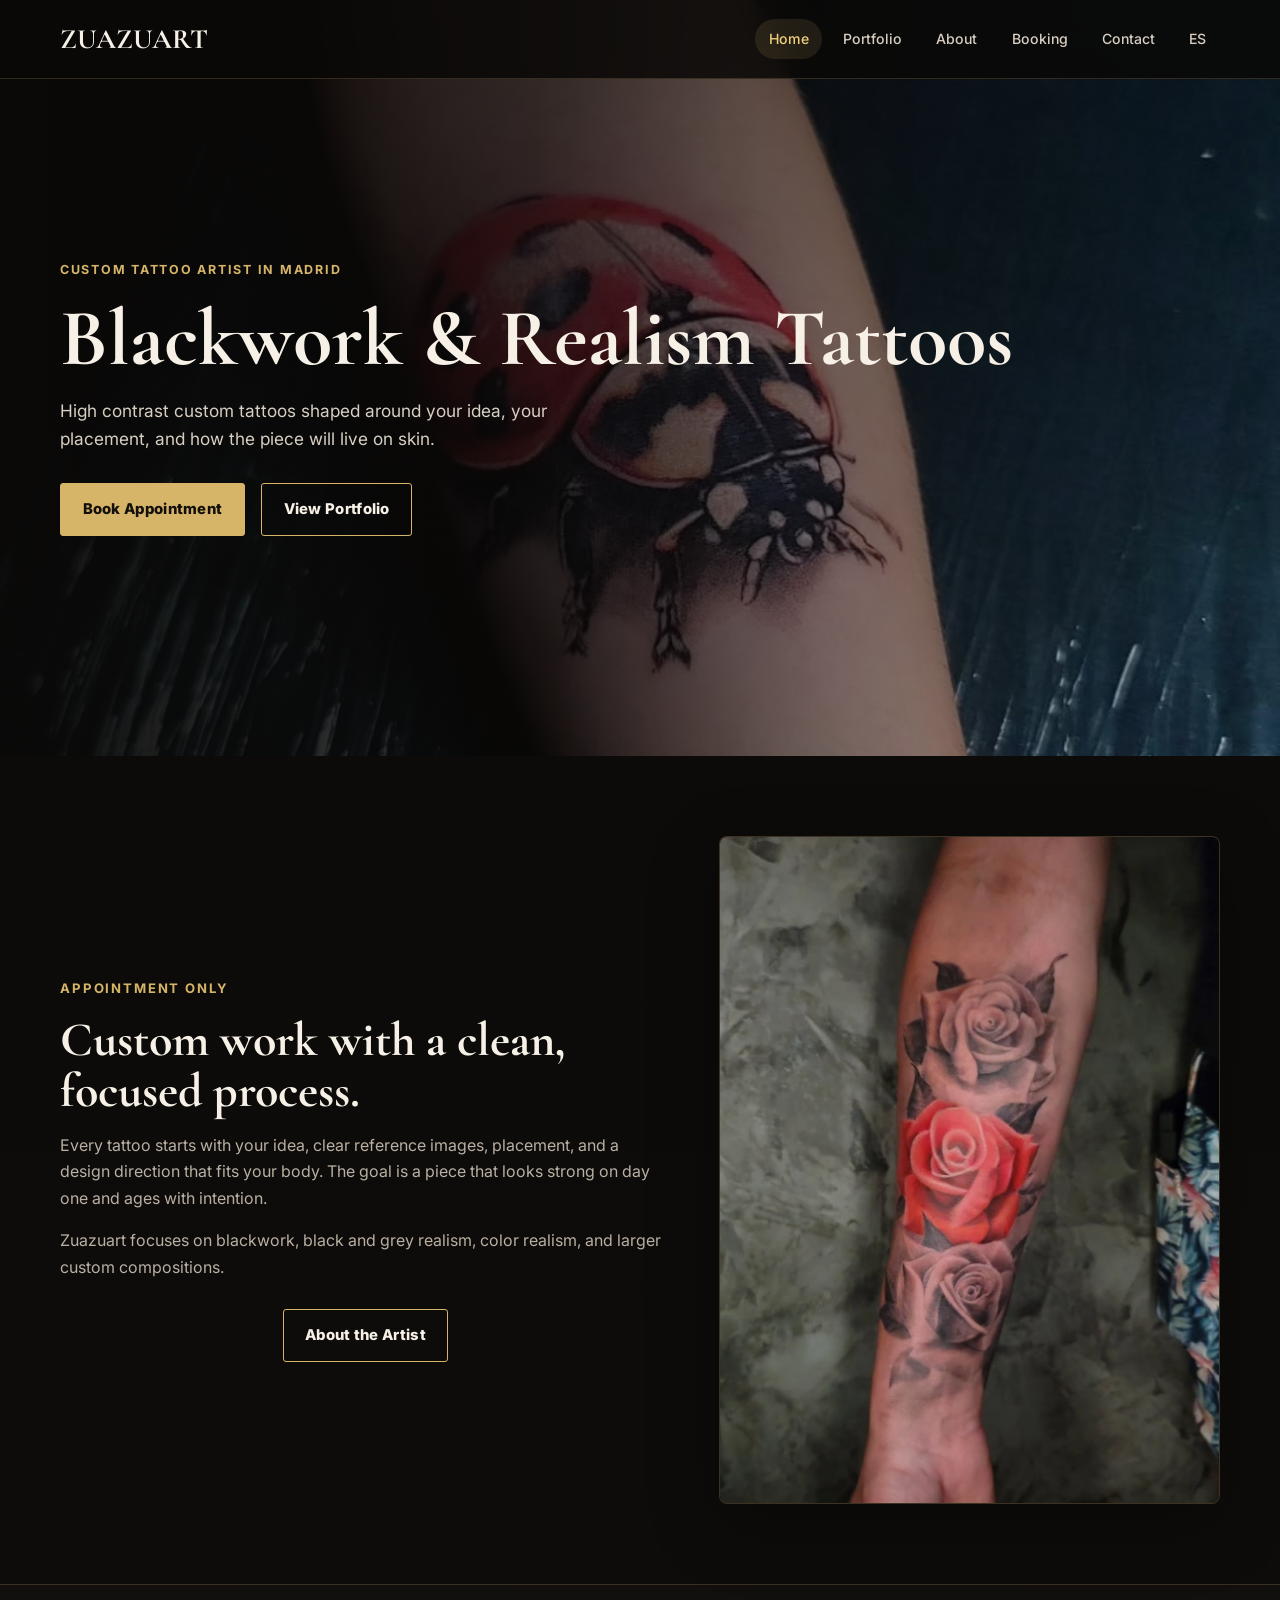
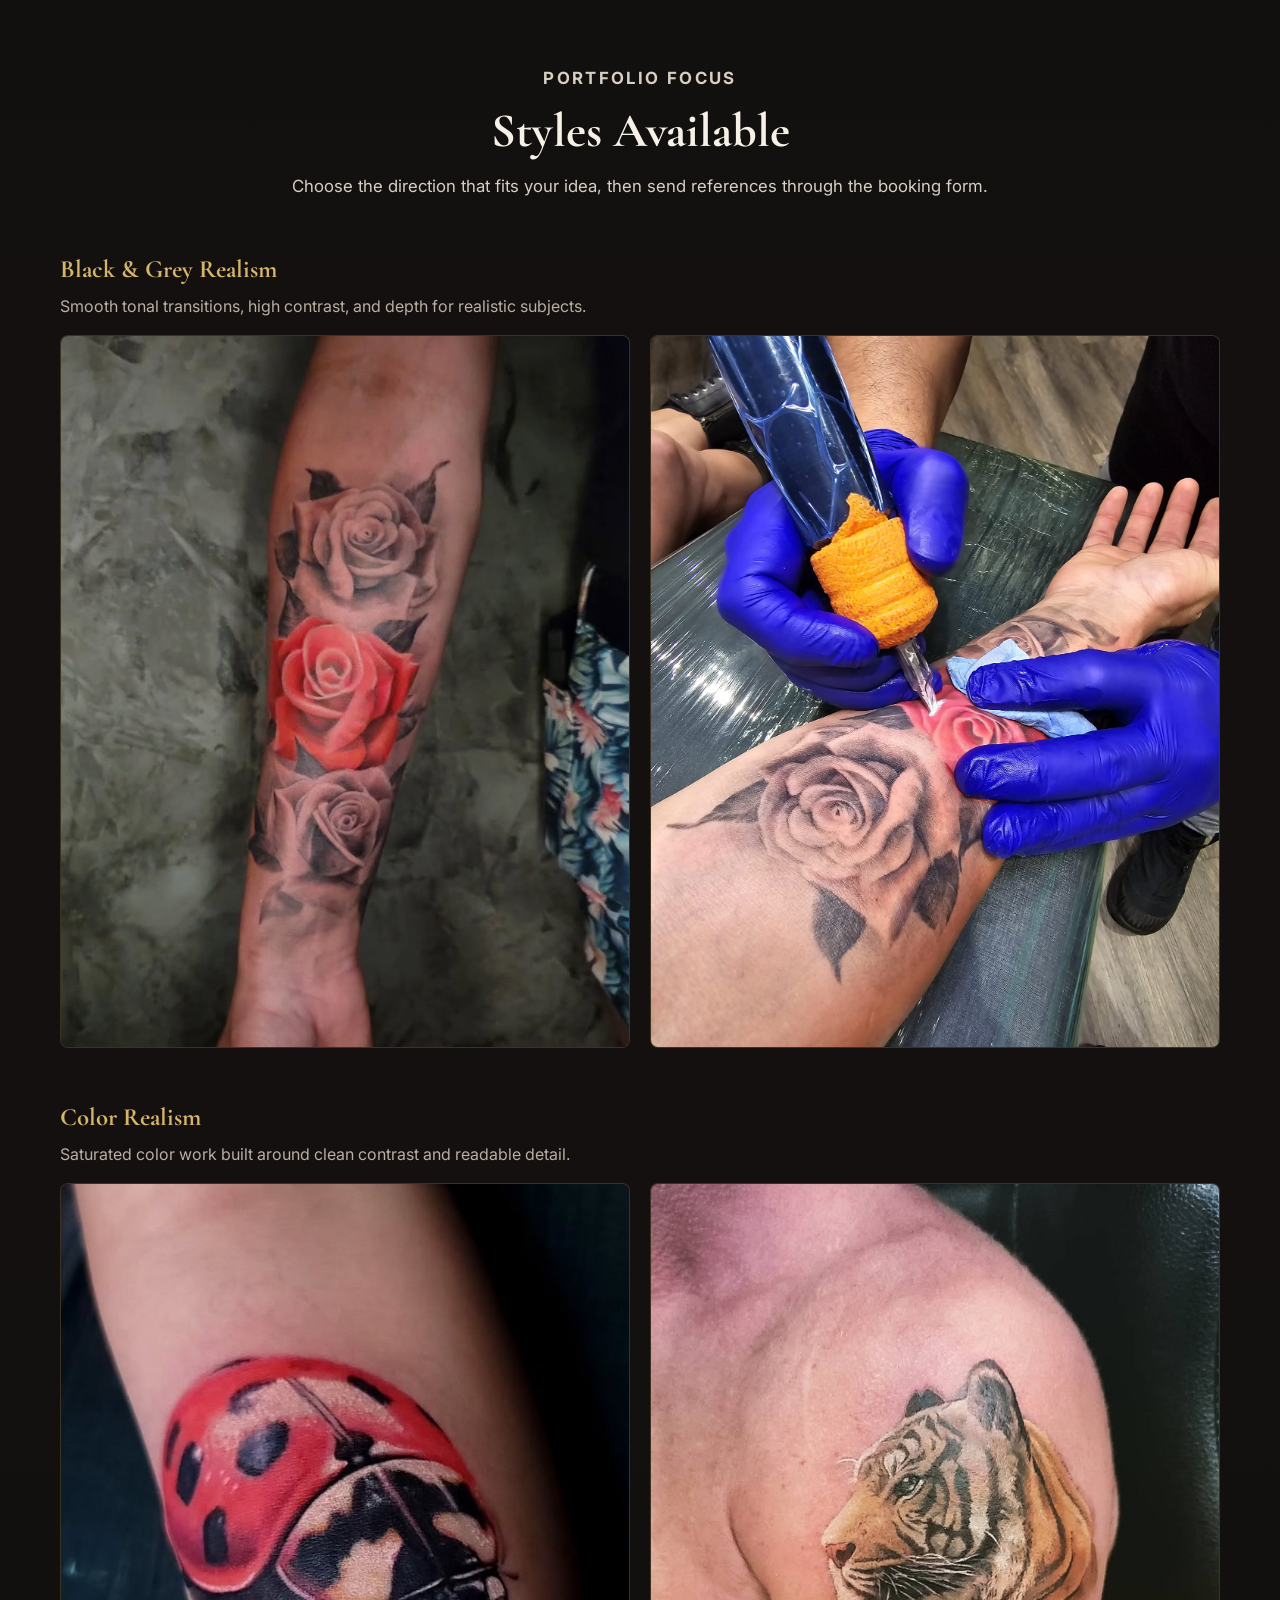
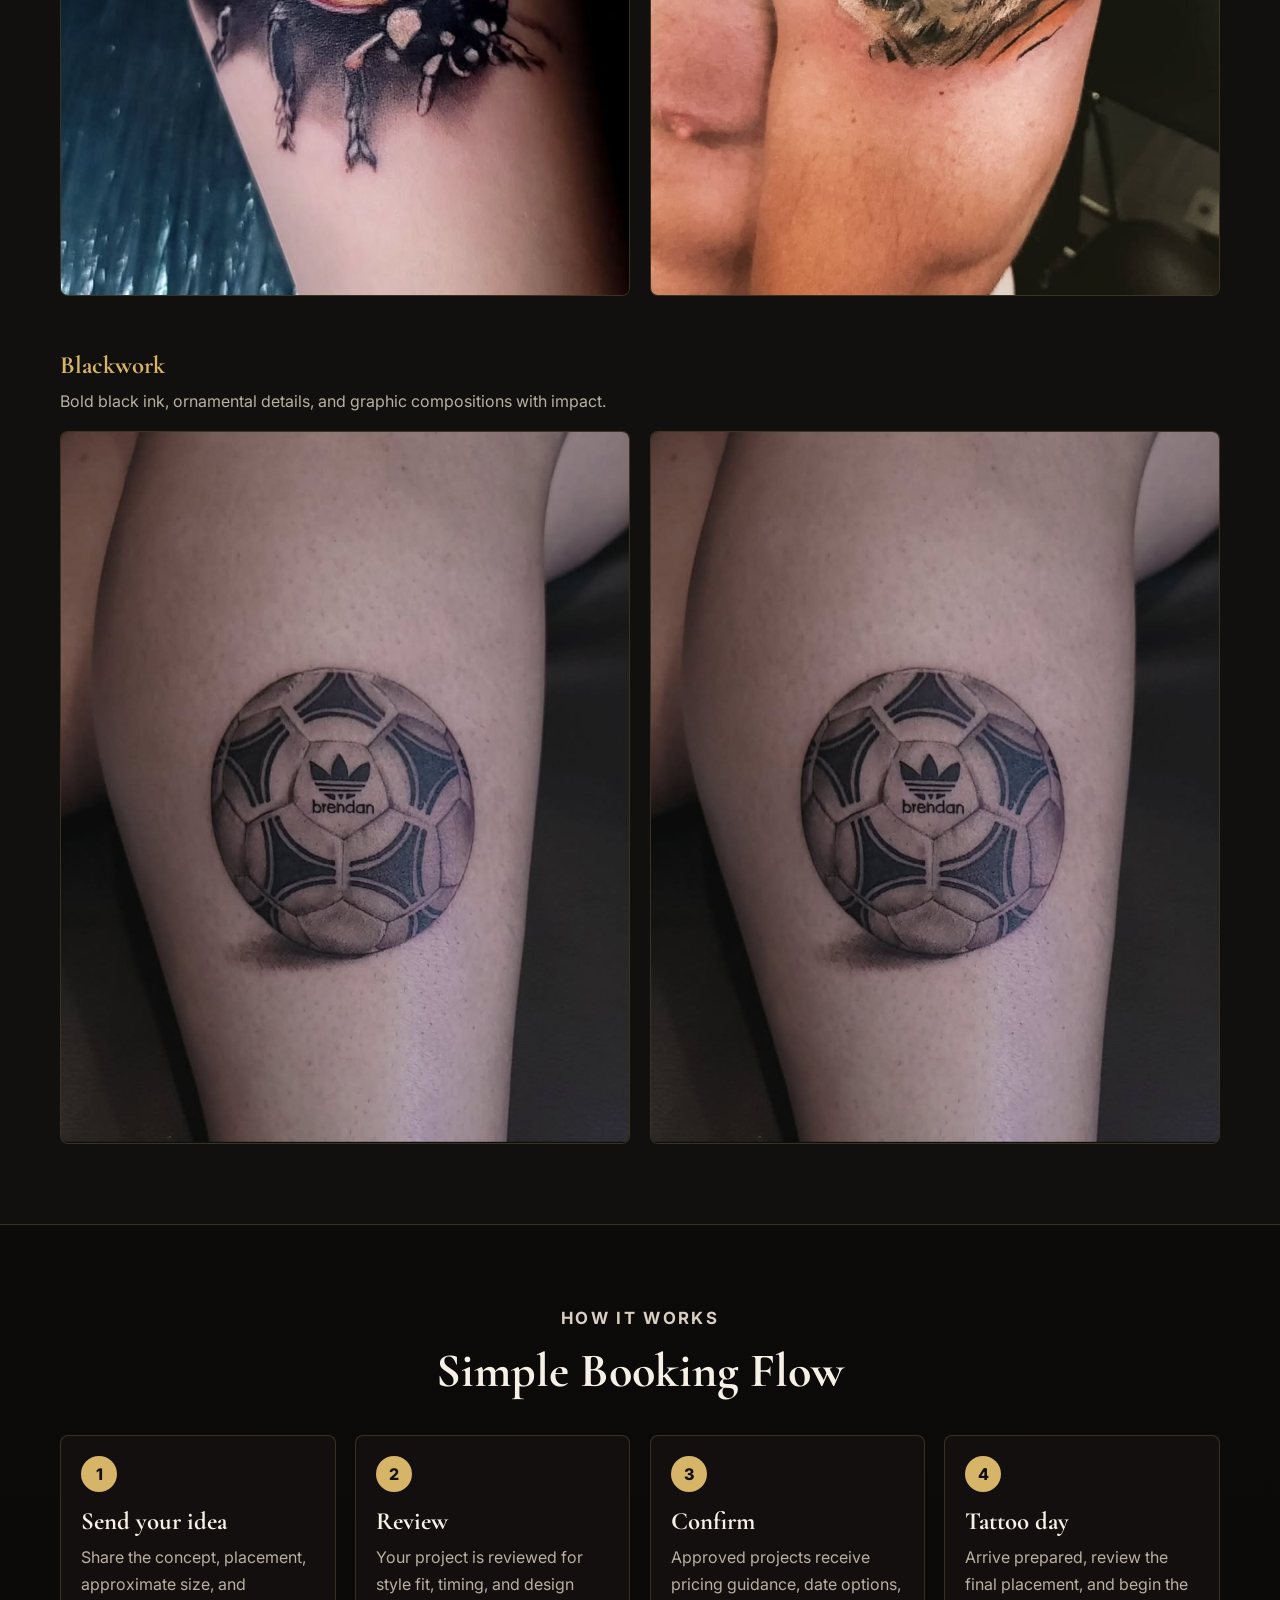
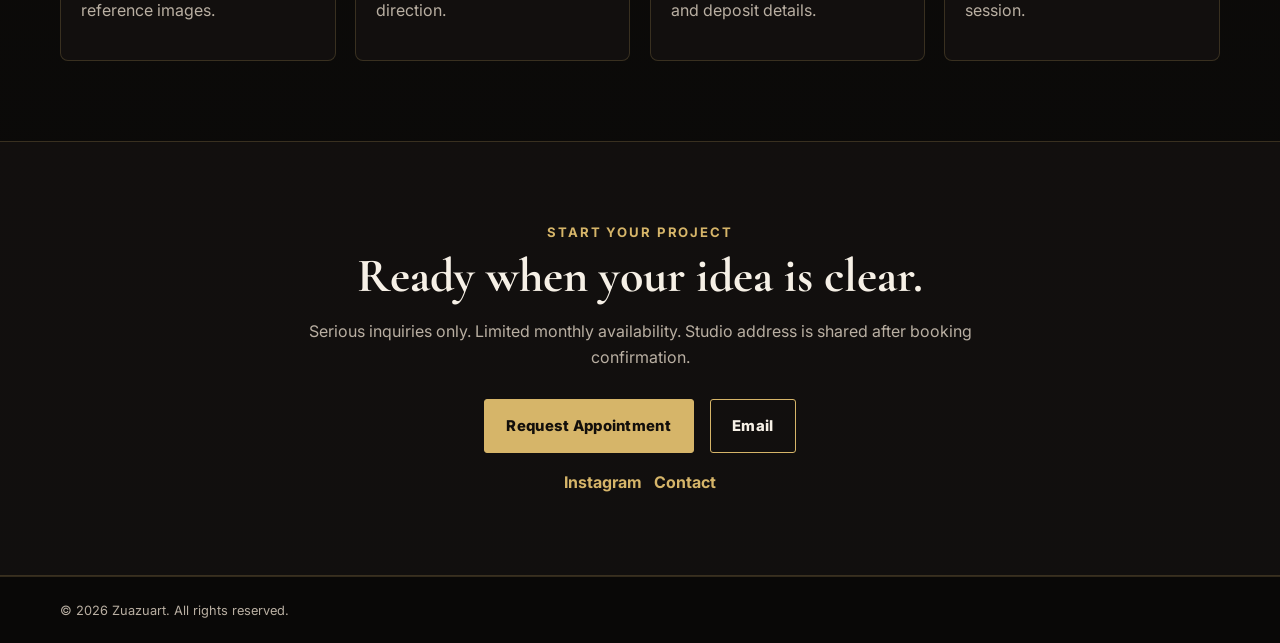
==== en/index.html @ 13a84194 "Añadir navegación en inglés Conserva las páginas existentes en inglés bajo /en para que la web en es" ====
<!DOCTYPE html>
<html lang="en">

<head>
    <meta charset="UTF-8">
    <meta name="viewport" content="width=device-width, initial-scale=1.0">
    <title>Zuazuart | Blackwork & Realism Tattoo Artist</title>
    <meta name="description" content="Zuazuart is a Madrid tattoo artist specializing in blackwork, black and grey realism, and color realism. Custom work by appointment only.">
    <link rel="icon" type="image/x-icon" href="../logopng.ico">
    <link rel="stylesheet" href="../style.css">
</head>

<body>
    <header class="site-header">
        <div class="container nav-container">
            <a href="index.html" class="logo">ZUAZUART</a>
            <button class="hamburger" id="hamburger" type="button" aria-label="Open menu" aria-expanded="false">
                <span></span>
                <span></span>
                <span></span>
            </button>
            <nav id="nav-menu" aria-label="Main navigation">
                <a href="index.html" aria-current="page">Home</a>
                <a href="portfolio.html">Portfolio</a>
                <a href="about.html">About</a>
                <a href="booking.html">Booking</a>
                <a href="contact.html">Contact</a>
            <a href="../index.html" lang="es" aria-label="Ver en español">ES</a></nav>
        </div>
    </header>

    <a class="skip-link" href="#main">Skip to content</a><main id="main" tabindex="-1">
        <section class="hero hero--home">
            <div class="container hero-content">
                <p class="eyebrow">Custom tattoo artist in Madrid</p>
                <h1>Blackwork &amp; Realism Tattoos</h1>
                <p>High contrast custom tattoos shaped around your idea, your placement, and how the piece will live on skin.</p>
                <div class="hero-actions">
                    <a href="booking.html" class="btn">Book Appointment</a>
                    <a href="portfolio.html" class="btn btn--ghost">View Portfolio</a>
                </div>
            </div>
        </section>

        <section>
            <div class="container intro-grid">
                <div class="intro-copy">
                    <p class="eyebrow">Appointment only</p>
                    <h2>Custom work with a clean, focused process.</h2>
                    <p>Every tattoo starts with your idea, clear reference images, placement, and a design direction that fits your body. The goal is a piece that looks strong on day one and ages with intention.</p>
                    <p>Zuazuart focuses on blackwork, black and grey realism, color realism, and larger custom compositions.</p>
                    <div class="actions">
                        <a href="about.html" class="btn btn--ghost">About the Artist</a>
                    </div>
                </div>
                <div class="feature-image">
                    <img src="../rosescolorbandg.jpg" alt="Black and grey roses tattoo by Zuazuart">
                </div>
            </div>
        </section>

        <section class="section--muted">
            <div class="container">
                <div class="section-header">
                    <p class="eyebrow">Portfolio focus</p>
                    <h2>Styles Available</h2>
                    <p>Choose the direction that fits your idea, then send references through the booking form.</p>
                </div>

                <div class="work-category">
                    <h3>Black &amp; Grey Realism</h3>
                    <p>Smooth tonal transitions, high contrast, and depth for realistic subjects.</p>
                    <div class="image-pair">
                        <img src="../rosescolorbandg.jpg" alt="Black and grey rose tattoo">
                        <img src="../rosescolorbandgprocess.jpg" alt="Black and grey ship tattoo">
                    </div>
                </div>

                <div class="work-category">
                    <h3>Color Realism</h3>
                    <p>Saturated color work built around clean contrast and readable detail.</p>
                    <div class="image-pair">
                        <img src="../Ladybugcolortattoo.jpg" alt="Color realism ladybug tattoo">
                        <img src="../tigercolortattoo.jpg" alt="Color realism tiger tattoo">
                    </div>
                </div>

                <div class="work-category">
                    <h3>Blackwork</h3>
                    <p>Bold black ink, ornamental details, and graphic compositions with impact.</p>
                    <div class="image-pair">
                        <img src="../soccerballbandg.jpg" alt="Blackwork soccer ball tattoo">
                        <img src="../soccerballbandg.jpg" alt="Fine line blackwork shading tattoo">
                    </div>
                </div>
            </div>
        </section>

        <section>
            <div class="container">
                <div class="section-header">
                    <p class="eyebrow">How it works</p>
                    <h2>Simple Booking Flow</h2>
                </div>
                <div class="process-grid">
                    <article class="process-step">
                        <span>1</span>
                        <h3>Send your idea</h3>
                        <p>Share the concept, placement, approximate size, and reference images.</p>
                    </article>
                    <article class="process-step">
                        <span>2</span>
                        <h3>Review</h3>
                        <p>Your project is reviewed for style fit, timing, and design direction.</p>
                    </article>
                    <article class="process-step">
                        <span>3</span>
                        <h3>Confirm</h3>
                        <p>Approved projects receive pricing guidance, date options, and deposit details.</p>
                    </article>
                    <article class="process-step">
                        <span>4</span>
                        <h3>Tattoo day</h3>
                        <p>Arrive prepared, review the final placement, and begin the session.</p>
                    </article>
                </div>
            </div>
        </section>

        <section class="section--muted contact-info-section">
            <div class="container narrow">
                <p class="eyebrow">Start your project</p>
                <h2>Ready when your idea is clear.</h2>
                <p>Serious inquiries only. Limited monthly availability. Studio address is shared after booking confirmation.</p>
                <div class="actions">
                    <a href="booking.html" class="btn">Request Appointment</a>
                    <a href="mailto:info.zuazuart@gmail.com" class="btn btn--ghost">Email</a>
                </div>
                <div class="social-links">
                    <a href="https://www.instagram.com/zuazuart/" target="_blank" rel="noopener">Instagram</a>
                    <a href="contact.html">Contact</a>
                </div>
            </div>
        </section>
    </main>

    <footer class="site-footer">
        <div class="container footer-container">
            <p>&copy; <span data-year></span> Zuazuart. All rights reserved.</p>
        </div>
    </footer>

    <script src="../script.js"></script>
</body>

</html>
---- style.css ----
﻿@import url("https://fonts.googleapis.com/css2?family=Cormorant+Garamond:wght@500;600;700&family=Inter:wght@400;500;600;700&display=swap");

:root {
    --bg: #0a0908;
    --surface: #141210;
    --surface-soft: #1c1915;
    --surface-warm: #241d18;
    --text: #f6f0e6;
    --muted: #b9afa2;
    --muted-strong: #d8cfc2;
    --line: rgba(214, 181, 105, 0.2);
    --line-strong: rgba(214, 181, 105, 0.42);
    --accent: #d6b569;
    --accent-strong: #f0cf7a;
    --ember: #b95d4b;
    --shadow: 0 22px 70px rgba(0, 0, 0, 0.32);
    --font-heading: "Cormorant Garamond", Georgia, serif;
    --font-body: "Inter", Arial, sans-serif;
}

* {
    box-sizing: border-box;
}

html {
    scroll-behavior: smooth;
}

body {
    min-height: 100vh;
    margin: 0;
    background:
        radial-gradient(circle at 50% 0%, rgba(185, 93, 75, 0.12), transparent 34rem),
        linear-gradient(180deg, #0a0908 0%, #100e0c 42%, #0a0908 100%);
    color: var(--text);
    font-family: var(--font-body);
    line-height: 1.65;
    display: flex;
    flex-direction: column;
    overflow-x: hidden;
}

body.no-scroll {
    overflow: hidden;
}

img,
video {
    display: block;
    max-width: 100%;
}

a {
    color: inherit;
    text-decoration: none;
}

a:hover,
a:focus-visible {
    color: var(--accent-strong);
}

button,
input,
select,
textarea {
    font: inherit;
}

button {
    cursor: pointer;
}

h1,
h2,
h3,
h4,
p {
    margin-top: 0;
}

h1,
h2,
h3,
h4 {
    font-family: var(--font-heading);
    line-height: 1.05;
    color: var(--text);
    font-weight: 700;
}

h1 {
    font-size: 4.75rem;
    margin-bottom: 1rem;
}

h2 {
    font-size: 3rem;
    margin-bottom: 1rem;
}

h3 {
    font-size: 1.55rem;
    margin-bottom: 0.65rem;
}

p {
    color: var(--muted);
    font-size: 1rem;
}

strong {
    color: var(--muted-strong);
}

main {
    flex: 1;
}

section {
    padding: 5rem 1.5rem;
}

.container {
    width: min(100%, 1160px);
    margin: 0 auto;
}

.narrow {
    width: min(100%, 760px);
}

.section-header {
    max-width: 760px;
    margin: 0 auto 2.4rem;
    text-align: center;
}

.section-header p,
.section-lead {
    color: var(--muted-strong);
    font-size: 1.05rem;
}

.section-lead {
    max-width: 760px;
    margin: 0 auto 2rem;
    text-align: center;
}

.section--muted {
    background: rgba(20, 18, 16, 0.76);
    border-top: 1px solid var(--line);
    border-bottom: 1px solid var(--line);
}

.section--compact {
    padding-top: 3.5rem;
    padding-bottom: 3.5rem;
}

.eyebrow {
    color: var(--accent);
    font-size: 0.82rem;
    font-weight: 700;
    margin-bottom: 0.85rem;
    text-transform: uppercase;
}

.btn {
    display: inline-flex;
    min-height: 46px;
    align-items: center;
    justify-content: center;
    gap: 0.5rem;
    padding: 0.85rem 1.35rem;
    border: 1px solid var(--accent);
    border-radius: 8px;
    background: var(--accent);
    color: #130f0b;
    font-weight: 800;
    text-transform: uppercase;
    transition: transform 0.2s ease, background 0.2s ease, border-color 0.2s ease, color 0.2s ease;
}

.btn:hover,
.btn:focus-visible {
    background: var(--accent-strong);
    border-color: var(--accent-strong);
    color: #130f0b;
    transform: translateY(-2px);
}

.btn:disabled,
.btn.is-loading {
    cursor: progress;
    opacity: 0.72;
    transform: none;
}

.btn--ghost {
    background: transparent;
    color: var(--text);
}

.btn--ghost:hover,
.btn--ghost:focus-visible {
    background: rgba(214, 181, 105, 0.1);
    color: var(--accent-strong);
}

.actions,
.hero-actions {
    display: flex;
    flex-wrap: wrap;
    gap: 1rem;
    align-items: center;
    justify-content: center;
    margin-top: 1.8rem;
}

.site-header {
    position: fixed;
    inset: 0 0 auto;
    z-index: 1000;
    background: rgba(10, 9, 8, 0.86);
    border-bottom: 1px solid var(--line);
    backdrop-filter: blur(16px);
}

.nav-container {
    min-height: 78px;
    display: flex;
    align-items: center;
    justify-content: space-between;
    gap: 1.5rem;
}

.logo {
    font-family: var(--font-heading);
    font-size: 1.75rem;
    font-weight: 700;
    color: var(--text);
}

nav {
    display: flex;
    align-items: center;
    gap: 0.45rem;
}

nav a {
    border-radius: 999px;
    color: var(--muted-strong);
    font-size: 0.88rem;
    font-weight: 700;
    padding: 0.55rem 0.85rem;
    transition: background 0.2s ease, color 0.2s ease;
}

nav a:hover,
nav a:focus-visible,
nav a[aria-current="page"] {
    background: rgba(214, 181, 105, 0.12);
    color: var(--accent-strong);
}

.hamburger {
    display: none;
    width: 46px;
    height: 42px;
    align-items: center;
    justify-content: center;
    flex-direction: column;
    gap: 5px;
    border: 1px solid var(--line-strong);
    border-radius: 8px;
    background: rgba(20, 18, 16, 0.88);
}

.hamburger span {
    width: 20px;
    height: 2px;
    background: var(--text);
    border-radius: 999px;
    transition: transform 0.2s ease, opacity 0.2s ease;
}

.hamburger.active span:nth-child(1) {
    transform: translateY(7px) rotate(45deg);
}

.hamburger.active span:nth-child(2) {
    opacity: 0;
}

.hamburger.active span:nth-child(3) {
    transform: translateY(-7px) rotate(-45deg);
}

.hero {
    --hero-image: url("ladybugcolortattoowide.jpg");
    min-height: 56vh;
    padding-top: 8.5rem;
    padding-bottom: 4.5rem;
    display: flex;
    align-items: center;
    text-align: center;
    background:
        linear-gradient(90deg, rgba(10, 9, 8, 0.9), rgba(10, 9, 8, 0.45), rgba(10, 9, 8, 0.86)),
        var(--hero-image);
    background-size: cover;
    background-position: center;
}

.hero--home {
    min-height: 88vh;
    align-items: end;
    padding-bottom: 6rem;
}

.hero--portfolio {
    --hero-image: url("rosescolorbandgprocess.jpg");
}

.hero--about {
    --hero-image: url("rosescolorbandgprocess.jpg");
}

.hero--booking {
    --hero-image: url("rosescolorbandgprocess.jpg");
}

.hero--contact {
    --hero-image: url("scorpiontattoo.jpg");
}

.hero--success {
    --hero-image: url("ladybugcolortattoowide.jpg");
}

.hero-content {
    max-width: 840px;
    margin: 0 auto;
}

.hero p {
    max-width: 650px;
    margin: 0 auto;
    color: var(--muted-strong);
    font-size: 1.08rem;
}

.intro-grid {
    display: grid;
    grid-template-columns: minmax(0, 1fr) minmax(280px, 0.82fr);
    gap: 3rem;
    align-items: center;
}

.intro-copy h2,
.contact-form-container h2,
.booking-copy h2 {
    text-align: left;
}

.intro-copy p {
    margin-bottom: 1rem;
}

.feature-list {
    display: grid;
    gap: 1rem;
}

.feature-item,
.info-block,
.policy-item,
.faq-item,
.contact-card,
.specialty-item,
.timeline-item,
.process-step {
    border: 1px solid var(--line);
    border-radius: 8px;
    background: rgba(20, 18, 16, 0.82);
}

.feature-item {
    padding: 1.1rem;
}

.feature-item h3 {
    color: var(--accent);
}

.image-pair,
.gallery-grid,
.card-grid,
.specialties-grid,
.faq-grid,
.contact-cards-grid,
.process-grid,
.policy-grid {
    display: grid;
    gap: 1.2rem;
}

.image-pair {
    grid-template-columns: repeat(2, minmax(0, 1fr));
}

.gallery-grid {
    grid-template-columns: repeat(3, minmax(0, 1fr));
}

.card-grid,
.specialties-grid,
.contact-cards-grid,
.process-grid {
    grid-template-columns: repeat(4, minmax(0, 1fr));
}

.faq-grid,
.policy-grid {
    grid-template-columns: repeat(2, minmax(0, 1fr));
}

.image-pair img,
.gallery-grid img,
.feature-image img,
.artist-photo {
    width: 100%;
    aspect-ratio: 4 / 5;
    border: 1px solid var(--line);
    border-radius: 8px;
    object-fit: cover;
    background: var(--surface);
    cursor: pointer;
    transition: transform 0.25s ease, border-color 0.25s ease, filter 0.25s ease;
}

.gallery-grid img {
    aspect-ratio: 1 / 1.08;
}

.image-pair img:hover,
.gallery-grid img:hover,
.feature-image img:hover,
.artist-photo:hover {
    border-color: var(--line-strong);
    filter: brightness(1.08);
    transform: translateY(-3px);
}

.feature-image img {
    aspect-ratio: 3 / 4;
    box-shadow: var(--shadow);
}

.work-category {
    margin-top: 3.5rem;
}

.work-category:first-child {
    margin-top: 0;
}

.work-category h3 {
    color: var(--accent);
}

.tag-list {
    display: flex;
    flex-wrap: wrap;
    gap: 0.65rem;
    justify-content: center;
    margin: 1.5rem 0 0;
}

.tag-list span {
    border: 1px solid var(--line);
    border-radius: 999px;
    color: var(--muted-strong);
    padding: 0.45rem 0.75rem;
    background: rgba(36, 29, 24, 0.72);
    font-size: 0.88rem;
}

.process-step,
.contact-card,
.specialty-item,
.timeline-item,
.faq-item,
.policy-item {
    padding: 1.25rem;
}

.process-step span {
    display: inline-flex;
    width: 36px;
    height: 36px;
    align-items: center;
    justify-content: center;
    margin-bottom: 1rem;
    border-radius: 50%;
    background: var(--accent);
    color: #130f0b;
    font-weight: 800;
}

.contact-card,
.specialty-item,
.timeline-item {
    text-align: center;
}

.contact-card small,
.video-duration,
.form-note {
    color: var(--muted);
    font-size: 0.83rem;
}

.timeline-year {
    display: block;
    margin-bottom: 0.5rem;
    color: var(--accent);
    font-size: 1.5rem;
    font-weight: 800;
}

.bio-grid,
.studio-grid,
.contact-grid,
.booking-grid {
    display: grid;
    grid-template-columns: minmax(0, 0.9fr) minmax(0, 1.1fr);
    gap: 3rem;
    align-items: start;
}

.bio-text p,
.studio-info p {
    margin-bottom: 1rem;
}

.artist-title,
.studio-subtitle {
    color: var(--accent);
    font-weight: 700;
}

.studio-grid,
.studio-info-sidebar,
.booking-info-sidebar {
    padding: 1.5rem;
    border: 1px solid var(--line);
    border-radius: 8px;
    background: rgba(20, 18, 16, 0.76);
}

.studio-images {
    display: grid;
    grid-template-columns: repeat(2, minmax(0, 1fr));
    gap: 1rem;
}

.studio-images img {
    width: 100%;
    aspect-ratio: 4 / 5;
    border-radius: 8px;
    object-fit: cover;
    border: 1px solid var(--line);
}

.studio-info-sidebar,
.booking-info-sidebar {
    position: sticky;
    top: 6.5rem;
}

.info-block {
    padding: 1rem;
    margin-bottom: 1rem;
}

.info-block:last-child {
    margin-bottom: 0;
}

.info-block h4 {
    margin-bottom: 0.35rem;
    color: var(--accent);
}

.reels-section {
    overflow: hidden;
}

.reels-scroll-container {
    overflow-x: auto;
    padding-bottom: 1rem;
    scroll-snap-type: x mandatory;
    scrollbar-color: var(--accent) var(--surface);
}

.reels-grid {
    display: flex;
    gap: 1.2rem;
    width: max-content;
}

.video-card {
    width: 340px;
    flex: 0 0 auto;
    scroll-snap-align: start;
    overflow: hidden;
    border: 1px solid var(--line);
    border-radius: 8px;
    background: var(--surface);
}

.video-embed {
    background: #000;
}

.reel-video {
    width: 100%;
    aspect-ratio: 9 / 16;
    object-fit: cover;
}

.video-info {
    padding: 1rem;
}

.video-controls {
    display: flex;
    align-items: center;
    justify-content: space-between;
    gap: 0.75rem;
    margin-top: 0.8rem;
}

.video-controls button {
    border: 1px solid var(--line-strong);
    border-radius: 999px;
    background: transparent;
    color: var(--text);
    padding: 0.35rem 0.75rem;
}

.video-controls button:hover,
.video-controls button:focus-visible {
    border-color: var(--accent);
    color: var(--accent-strong);
}

.scroll-indicator {
    color: var(--muted);
    margin-top: 1rem;
    text-align: center;
}

form {
    display: grid;
    gap: 1rem;
}

.form-row {
    display: grid;
    grid-template-columns: repeat(2, minmax(0, 1fr));
    gap: 1rem;
}

.form-group {
    display: grid;
    gap: 0.45rem;
}

label,
.upload-label {
    color: var(--muted-strong);
    font-size: 0.9rem;
    font-weight: 700;
}

input,
select,
textarea {
    width: 100%;
    border: 1px solid var(--line);
    border-radius: 8px;
    background: rgba(10, 9, 8, 0.76);
    color: var(--text);
    font-size: 16px;
    padding: 0.95rem 1rem;
    outline: none;
    transition: border-color 0.2s ease, background 0.2s ease;
}

input:focus,
select:focus,
textarea:focus {
    border-color: var(--accent);
    background: rgba(20, 18, 16, 0.96);
}

textarea {
    min-height: 150px;
    resize: vertical;
}

.booking-form {
    width: min(100%, 760px);
    margin: 0 auto;
}

.booking-copy {
    text-align: left;
}

.form-note {
    text-align: center;
    margin: 0.5rem 0 0;
}

.field-note {
    color: var(--muted);
    font-size: 0.86rem;
    margin: 0;
}

.field-note a,
.section-lead a {
    color: var(--accent);
    font-weight: 700;
}

.btn-submit {
    width: fit-content;
    border: 1px solid var(--accent);
}

.contact-info-section {
    text-align: center;
}

.contact-info-section p {
    margin-bottom: 0.5rem;
}

.social-links {
    display: flex;
    justify-content: center;
    flex-wrap: wrap;
    gap: 0.75rem;
    margin-top: 1rem;
}

.social-links a {
    color: var(--accent);
    font-weight: 700;
}

.site-footer {
    border-top: 1px solid var(--line);
    background: rgba(10, 9, 8, 0.96);
    padding: 1.4rem 1.5rem;
    text-align: center;
}

.site-footer p {
    margin: 0;
    color: var(--muted);
    font-size: 0.9rem;
}

.lightbox {
    position: fixed;
    inset: 0;
    z-index: 2000;
    display: flex;
    align-items: center;
    justify-content: center;
    padding: 1.5rem;
    background: rgba(0, 0, 0, 0.94);
}

.lightbox img {
    max-width: min(100%, 1100px);
    max-height: 88vh;
    border: 1px solid var(--line-strong);
    border-radius: 8px;
    object-fit: contain;
}

.lightbox-close {
    position: fixed;
    top: 1rem;
    right: 1rem;
    border: 1px solid var(--line-strong);
    border-radius: 999px;
    background: var(--surface);
    color: var(--text);
    padding: 0.6rem 1rem;
}

@media (max-width: 1100px) {
    h1 {
        font-size: 4rem;
    }

    h2 {
        font-size: 2.55rem;
    }

    .card-grid,
    .specialties-grid,
    .contact-cards-grid,
    .process-grid {
        grid-template-columns: repeat(2, minmax(0, 1fr));
    }

    .gallery-grid {
        grid-template-columns: repeat(2, minmax(0, 1fr));
    }
}

@media (max-width: 880px) {
    section {
        padding: 4rem 1.1rem;
    }

    .nav-container {
        min-height: 68px;
    }

    .hamburger {
        display: inline-flex;
    }

    nav {
        position: absolute;
        top: 100%;
        right: 1rem;
        left: 1rem;
        display: none;
        flex-direction: column;
        align-items: stretch;
        gap: 0.25rem;
        padding: 0.75rem;
        border: 1px solid var(--line);
        border-radius: 8px;
        background: rgba(10, 9, 8, 0.98);
        box-shadow: var(--shadow);
    }

    nav.active {
        display: flex;
    }

    nav a {
        padding: 0.9rem 1rem;
        border-radius: 8px;
    }

    .hero,
    .hero--home {
        min-height: 76vh;
        padding-top: 7rem;
        padding-bottom: 3.5rem;
        background-position: center;
    }

    h1 {
        font-size: 3.1rem;
    }

    h2 {
        font-size: 2.2rem;
    }

    .intro-grid,
    .bio-grid,
    .studio-grid,
    .contact-grid,
    .booking-grid {
        grid-template-columns: 1fr;
        gap: 2rem;
    }

    .studio-info-sidebar,
    .booking-info-sidebar {
        position: static;
    }
}

@media (max-width: 640px) {
    body {
        background: var(--bg);
    }

    section {
        padding: 3.2rem 1rem;
    }

    h1 {
        font-size: 2.45rem;
    }

    h2 {
        font-size: 1.9rem;
    }

    h3 {
        font-size: 1.35rem;
    }

    .logo {
        font-size: 1.42rem;
    }

    .hero,
    .hero--home {
        min-height: 72vh;
        text-align: left;
    }

    .hero-content,
    .hero p {
        margin-left: 0;
        margin-right: 0;
    }

    .hero-actions,
    .actions {
        justify-content: flex-start;
    }

    .btn {
        width: 100%;
    }

    .image-pair,
    .gallery-grid,
    .card-grid,
    .specialties-grid,
    .faq-grid,
    .contact-cards-grid,
    .process-grid,
    .policy-grid,
    .form-row,
    .studio-images {
        grid-template-columns: 1fr;
    }

    .gallery-grid img,
    .image-pair img,
    .feature-image img,
    .artist-photo,
    .studio-images img {
        aspect-ratio: 4 / 5;
    }

    .video-card {
        width: 82vw;
    }

    .contact-card,
    .specialty-item,
    .timeline-item {
        text-align: left;
    }
}

/* Zuazuart: refinement of the existing visual identity */
.site-header{padding-inline:1.5rem}.brand-caption{display:block;font-family:var(--font-body);font-size:.55rem;letter-spacing:.28em;color:var(--accent)}
h1{font-size:clamp(2.7rem,6.3vw,5.7rem)}h1 em{font-weight:500;color:var(--accent);font-style:italic}.eyebrow{letter-spacing:.14em}.hero .eyebrow{margin-bottom:1rem;font-size:.78rem;color:var(--accent)}
.hero--home{min-height:84vh;text-align:left;align-items:center;background:linear-gradient(90deg,rgba(10,9,8,.96) 0%,rgba(10,9,8,.8) 42%,rgba(10,9,8,.15) 100%),url('images/hero.jpg') center/cover}.hero--home .hero-content{max-width:1160px}.hero--home p{margin-left:0;max-width:510px}.hero--home .hero-actions{justify-content:flex-start}.hero-content{width:100%}
.btn{border-radius:3px;text-transform:none;font-size:.93rem;letter-spacing:.02em}.nav-booking{border:1px solid var(--line-strong);border-radius:3px}nav a{font-weight:500}
.style-strip{display:flex;justify-content:center;flex-wrap:wrap;gap:1rem 3rem;padding:1.4rem 1rem;border-bottom:1px solid var(--line);color:var(--muted-strong);font-size:.72rem;letter-spacing:.14em}
.section-heading-row{display:flex;justify-content:space-between;align-items:end;gap:1rem;margin-bottom:2rem}.text-link{color:var(--accent);display:inline-block;padding:.5rem 0;border-bottom:1px solid var(--line-strong)}
.gallery-item{position:relative;display:block;width:100%;padding:0;border:0;background:var(--surface);color:var(--text);text-align:left;cursor:zoom-in;border-radius:4px;overflow:hidden}.gallery-item img{width:100%;height:auto;aspect-ratio:4/5;object-fit:contain;border:0;border-radius:0;background:#100f0d}.gallery-item span{display:block;padding:.8rem 1rem;font-size:.72rem;color:var(--muted-strong);border-top:1px solid var(--line)}.gallery-item:hover img{filter:none;transform:none}.feature-image .gallery-item img{aspect-ratio:4/5;object-fit:contain}
.portfolio-filters{display:flex;gap:.6rem;flex-wrap:wrap;margin-bottom:2rem}.portfolio-filters button{padding:.65rem 1rem;background:transparent;color:var(--muted-strong);border:1px solid var(--line);border-radius:3px;min-height:44px}.portfolio-filters button[aria-pressed=true]{background:var(--accent);color:var(--bg);border-color:var(--accent)}.portfolio-group{padding:1.5rem 0 2.5rem}.portfolio-group h2{font-size:2.2rem}.portfolio-group[hidden]{display:none}
.faq-detail,.reference-details{border-block-end:1px solid var(--line);padding:1rem 0}.faq-detail summary,.reference-details summary{cursor:pointer;color:var(--text);padding:.4rem 0}.faq-detail p,.reference-details p{margin:1rem 0 0}.reference-details .form-group{margin-top:1rem}.contact-options{display:grid;grid-template-columns:repeat(3,minmax(0,1fr));gap:1rem}.contact-card p{overflow-wrap:anywhere}
.footer-container{display:flex;flex-wrap:wrap;justify-content:space-between;gap:2rem;text-align:left}.footer-links{display:flex;flex-wrap:wrap;gap:1.3rem}.footer-container p{font-size:.8rem}.form-note a{color:var(--accent);text-decoration:underline}.form-status:empty{display:none}.form-status{padding:1rem;border:1px solid var(--line);margin-top:1rem}.form-status.is-error{color:#ffb5a7}textarea{resize:vertical}
:focus-visible{outline:2px solid var(--accent-strong);outline-offset:5px}.skip-link{position:fixed;top:-100px;left:1rem;background:var(--accent);color:var(--bg);padding:.75rem;z-index:2001}.skip-link:focus{top:1rem}.sr-only{position:absolute;width:1px;height:1px;padding:0;overflow:hidden;clip:rect(0,0,0,0);white-space:nowrap}.image-dialog{width:min(95vw,1100px);max-height:95dvh;border:1px solid var(--line-strong);padding:3rem 1rem 1rem;background:var(--bg);color:var(--text)}.image-dialog::backdrop{background:rgba(0,0,0,.9)}.image-dialog img{max-height:78dvh;max-width:100%;object-fit:contain;margin:auto}.image-dialog button{position:absolute;right:1rem;top:.5rem;background:var(--surface);color:var(--text);border:1px solid var(--line);padding:.5rem 1rem;min-height:44px}
@media(max-width:900px){.section-heading-row{align-items:start;flex-direction:column}.contact-options{grid-template-columns:1fr}.hero--home{background:linear-gradient(90deg,rgba(10,9,8,.94),rgba(10,9,8,.62)),url('images/hero.jpg') center/cover}}
@media(max-width:640px){.site-header{padding-inline:1rem}.hero--home{min-height:78svh}.hero-actions .btn{width:auto}.gallery-grid{grid-template-columns:repeat(2,minmax(0,1fr));gap:.7rem}.gallery-item span{padding:.65rem;font-size:.68rem}.gallery-item img{aspect-ratio:3/4}.process-grid{grid-template-columns:1fr}.style-strip{gap:.5rem 1rem;font-size:.6rem}.footer-container{gap:1rem}.footer-links{gap:1rem}nav a{min-height:44px}}
@media(prefers-reduced-motion:reduce){html{scroll-behavior:auto}*,*::before,*::after{transition:none!important;animation:none!important}}
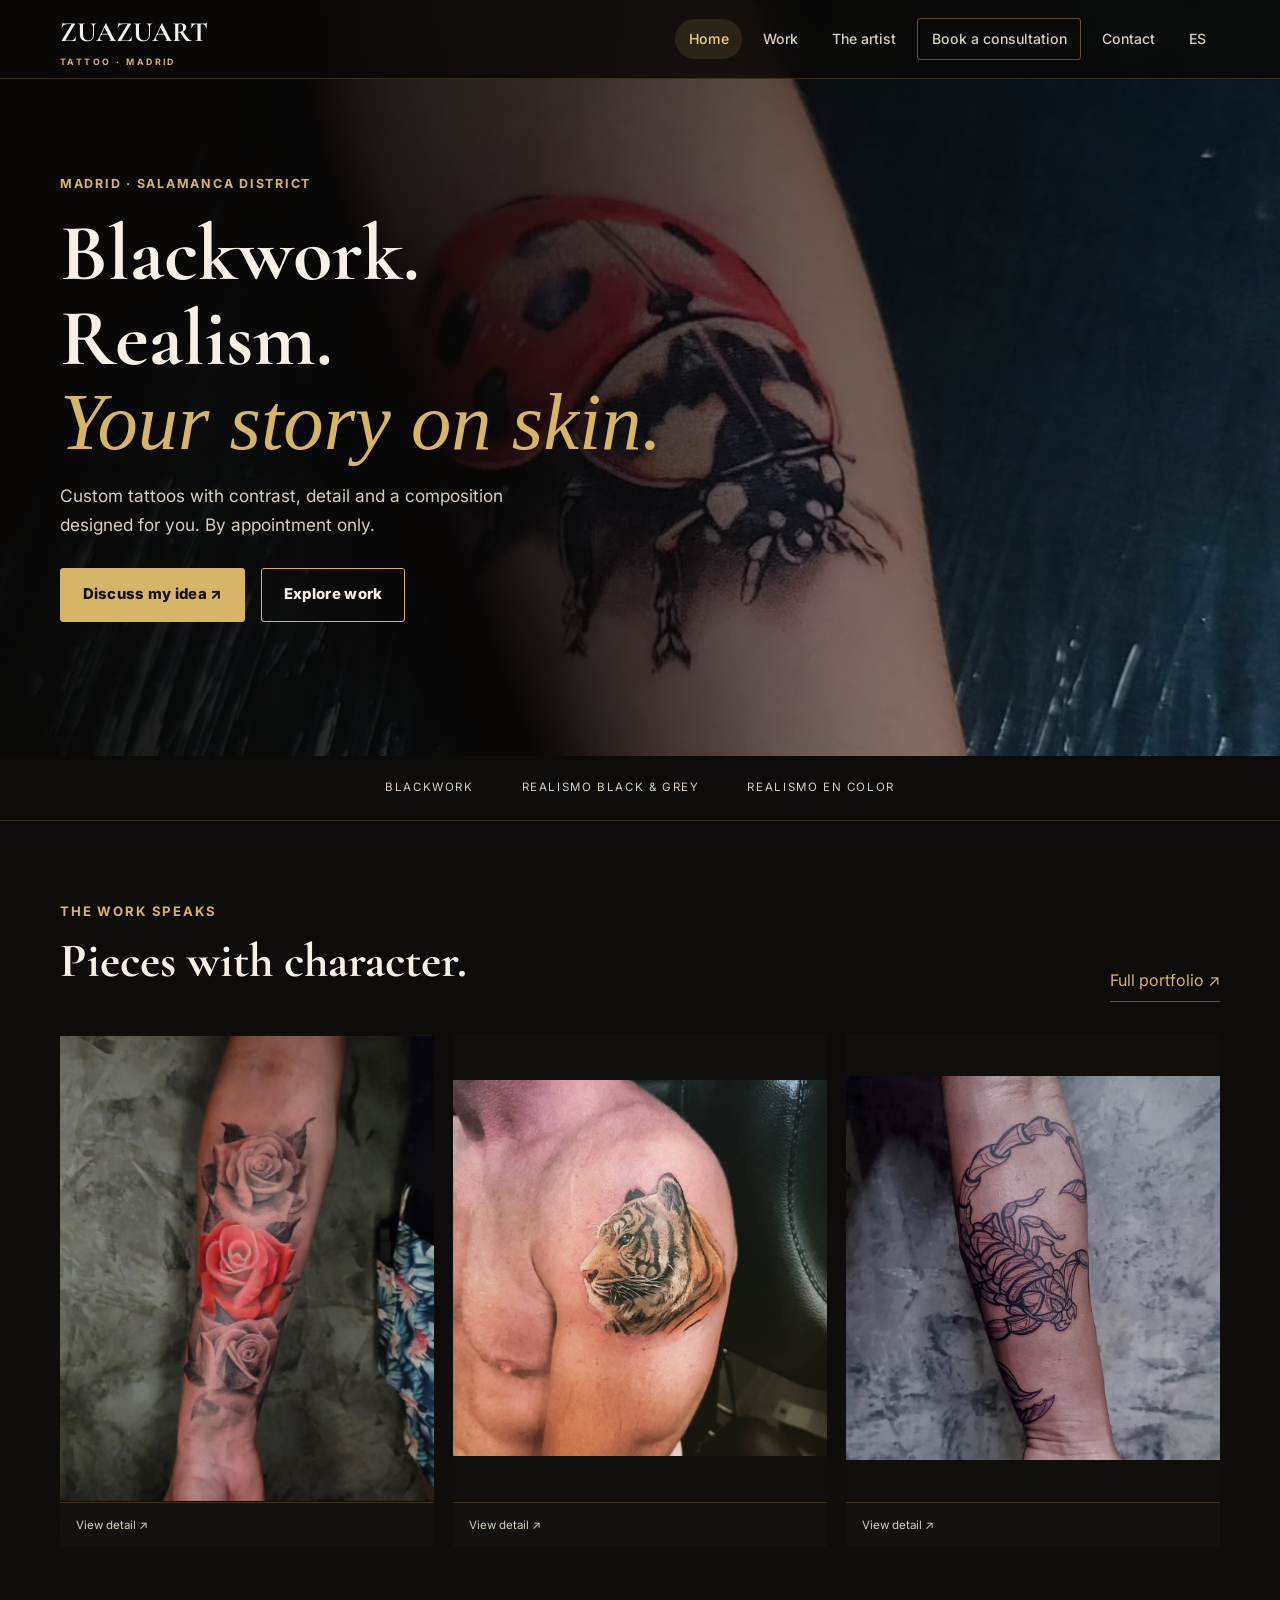
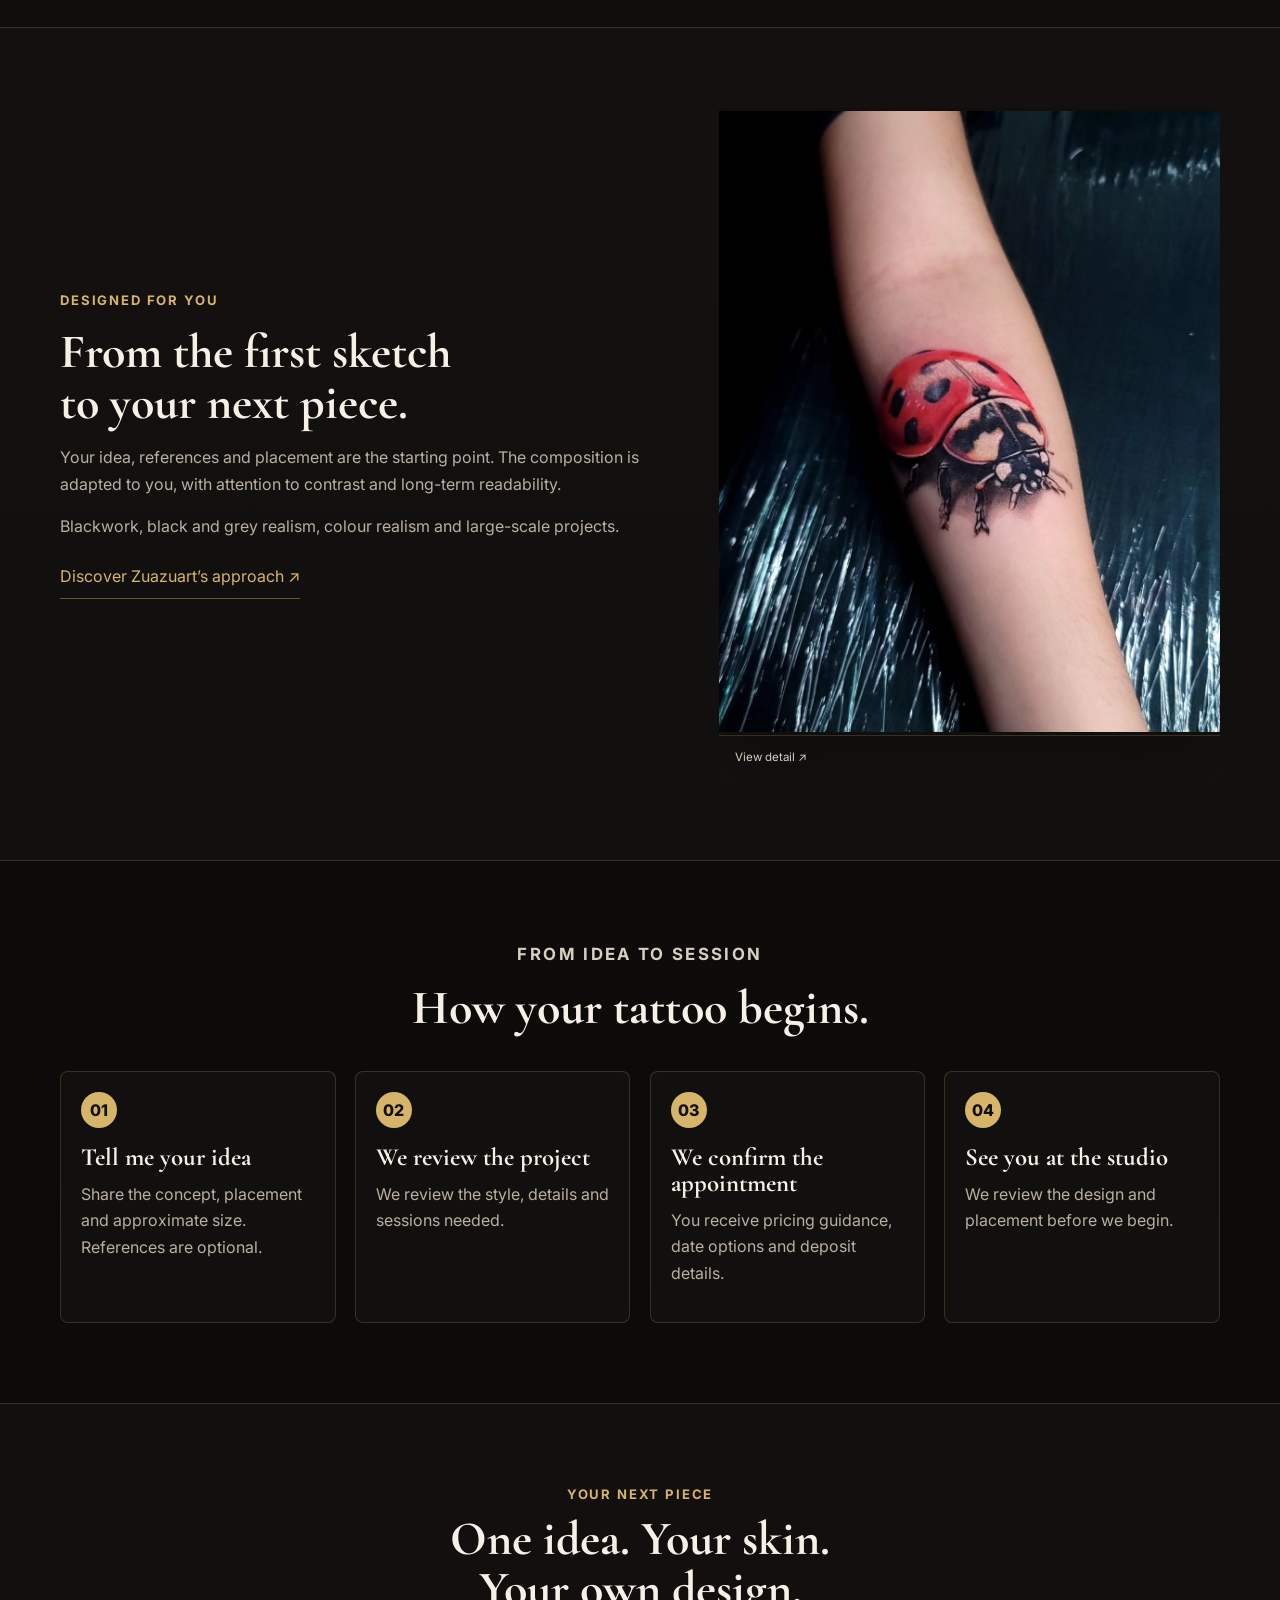
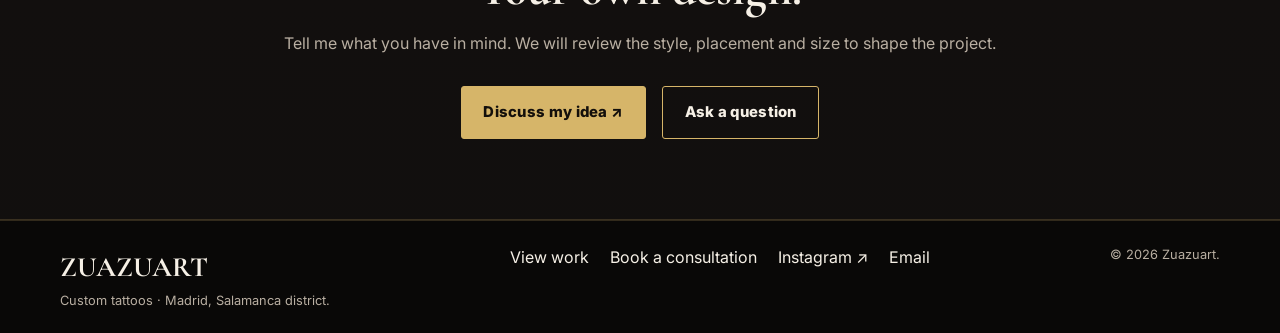
==== commit bb464dd6: "Unificar diseño y recorridos en inglés La versión inglesa usa ahora la misma estructura, galería, fo" ====
--- a/en/index.html
+++ b/en/index.html
@@ -1,156 +1,8 @@
 <!DOCTYPE html>
-<html lang="en">
-
-<head>
-    <meta charset="UTF-8">
-    <meta name="viewport" content="width=device-width, initial-scale=1.0">
-    <title>Zuazuart | Blackwork & Realism Tattoo Artist</title>
-    <meta name="description" content="Zuazuart is a Madrid tattoo artist specializing in blackwork, black and grey realism, and color realism. Custom work by appointment only.">
-    <link rel="icon" type="image/x-icon" href="../logopng.ico">
-    <link rel="stylesheet" href="../style.css">
-</head>
-
-<body>
-    <header class="site-header">
-        <div class="container nav-container">
-            <a href="index.html" class="logo">ZUAZUART</a>
-            <button class="hamburger" id="hamburger" type="button" aria-label="Open menu" aria-expanded="false">
-                <span></span>
-                <span></span>
-                <span></span>
-            </button>
-            <nav id="nav-menu" aria-label="Main navigation">
-                <a href="index.html" aria-current="page">Home</a>
-                <a href="portfolio.html">Portfolio</a>
-                <a href="about.html">About</a>
-                <a href="booking.html">Booking</a>
-                <a href="contact.html">Contact</a>
-            <a href="../index.html" lang="es" aria-label="Ver en español">ES</a></nav>
-        </div>
-    </header>
-
-    <a class="skip-link" href="#main">Skip to content</a><main id="main" tabindex="-1">
-        <section class="hero hero--home">
-            <div class="container hero-content">
-                <p class="eyebrow">Custom tattoo artist in Madrid</p>
-                <h1>Blackwork &amp; Realism Tattoos</h1>
-                <p>High contrast custom tattoos shaped around your idea, your placement, and how the piece will live on skin.</p>
-                <div class="hero-actions">
-                    <a href="booking.html" class="btn">Book Appointment</a>
-                    <a href="portfolio.html" class="btn btn--ghost">View Portfolio</a>
-                </div>
-            </div>
-        </section>
-
-        <section>
-            <div class="container intro-grid">
-                <div class="intro-copy">
-                    <p class="eyebrow">Appointment only</p>
-                    <h2>Custom work with a clean, focused process.</h2>
-                    <p>Every tattoo starts with your idea, clear reference images, placement, and a design direction that fits your body. The goal is a piece that looks strong on day one and ages with intention.</p>
-                    <p>Zuazuart focuses on blackwork, black and grey realism, color realism, and larger custom compositions.</p>
-                    <div class="actions">
-                        <a href="about.html" class="btn btn--ghost">About the Artist</a>
-                    </div>
-                </div>
-                <div class="feature-image">
-                    <img src="../rosescolorbandg.jpg" alt="Black and grey roses tattoo by Zuazuart">
-                </div>
-            </div>
-        </section>
-
-        <section class="section--muted">
-            <div class="container">
-                <div class="section-header">
-                    <p class="eyebrow">Portfolio focus</p>
-                    <h2>Styles Available</h2>
-                    <p>Choose the direction that fits your idea, then send references through the booking form.</p>
-                </div>
-
-                <div class="work-category">
-                    <h3>Black &amp; Grey Realism</h3>
-                    <p>Smooth tonal transitions, high contrast, and depth for realistic subjects.</p>
-                    <div class="image-pair">
-                        <img src="../rosescolorbandg.jpg" alt="Black and grey rose tattoo">
-                        <img src="../rosescolorbandgprocess.jpg" alt="Black and grey ship tattoo">
-                    </div>
-                </div>
-
-                <div class="work-category">
-                    <h3>Color Realism</h3>
-                    <p>Saturated color work built around clean contrast and readable detail.</p>
-                    <div class="image-pair">
-                        <img src="../Ladybugcolortattoo.jpg" alt="Color realism ladybug tattoo">
-                        <img src="../tigercolortattoo.jpg" alt="Color realism tiger tattoo">
-                    </div>
-                </div>
-
-                <div class="work-category">
-                    <h3>Blackwork</h3>
-                    <p>Bold black ink, ornamental details, and graphic compositions with impact.</p>
-                    <div class="image-pair">
-                        <img src="../soccerballbandg.jpg" alt="Blackwork soccer ball tattoo">
-                        <img src="../soccerballbandg.jpg" alt="Fine line blackwork shading tattoo">
-                    </div>
-                </div>
-            </div>
-        </section>
-
-        <section>
-            <div class="container">
-                <div class="section-header">
-                    <p class="eyebrow">How it works</p>
-                    <h2>Simple Booking Flow</h2>
-                </div>
-                <div class="process-grid">
-                    <article class="process-step">
-                        <span>1</span>
-                        <h3>Send your idea</h3>
-                        <p>Share the concept, placement, approximate size, and reference images.</p>
-                    </article>
-                    <article class="process-step">
-                        <span>2</span>
-                        <h3>Review</h3>
-                        <p>Your project is reviewed for style fit, timing, and design direction.</p>
-                    </article>
-                    <article class="process-step">
-                        <span>3</span>
-                        <h3>Confirm</h3>
-                        <p>Approved projects receive pricing guidance, date options, and deposit details.</p>
-                    </article>
-                    <article class="process-step">
-                        <span>4</span>
-                        <h3>Tattoo day</h3>
-                        <p>Arrive prepared, review the final placement, and begin the session.</p>
-                    </article>
-                </div>
-            </div>
-        </section>
-
-        <section class="section--muted contact-info-section">
-            <div class="container narrow">
-                <p class="eyebrow">Start your project</p>
-                <h2>Ready when your idea is clear.</h2>
-                <p>Serious inquiries only. Limited monthly availability. Studio address is shared after booking confirmation.</p>
-                <div class="actions">
-                    <a href="booking.html" class="btn">Request Appointment</a>
-                    <a href="mailto:info.zuazuart@gmail.com" class="btn btn--ghost">Email</a>
-                </div>
-                <div class="social-links">
-                    <a href="https://www.instagram.com/zuazuart/" target="_blank" rel="noopener">Instagram</a>
-                    <a href="contact.html">Contact</a>
-                </div>
-            </div>
-        </section>
-    </main>
-
-    <footer class="site-footer">
-        <div class="container footer-container">
-            <p>&copy; <span data-year></span> Zuazuart. All rights reserved.</p>
-        </div>
-    </footer>
-
-    <script src="../script.js"></script>
-</body>
-
-</html>
+<html lang="en"><head><meta charset="UTF-8"><meta name="viewport" content="width=device-width, initial-scale=1">
+<title>Zuazuart | Tattoo Artist in Madrid · Blackwork & Realism</title><meta name="description" content="Zuazuart studio in Madrid’s Salamanca district. Explore blackwork and realism tattoos and discuss your custom project."><link rel="canonical" href="https://www.zuazuart.com/en/index.html">
+<link rel="alternate" hreflang="es" href="https://www.zuazuart.com/"><link rel="alternate" hreflang="en" href="https://www.zuazuart.com/en/index.html">
+<meta property="og:title" content="Zuazuart | Tattoo Artist in Madrid · Blackwork & Realism"><meta property="og:description" content="Zuazuart studio in Madrid’s Salamanca district. Explore blackwork and realism tattoos and discuss your custom project."><meta property="og:type" content="website"><meta property="og:url" content="https://www.zuazuart.com/en/index.html"><meta property="og:image" content="https://www.zuazuart.com/images/hero.jpg">
+<link rel="icon" href="../logopng.ico"><link rel="stylesheet" href="../style.css"></head><body>
+<a class="skip-link" href="#main">Skip to content</a><header class="site-header"><div class="container nav-container"><a class="logo" href="index.html">ZUAZUART<span class="brand-caption">TATTOO · MADRID</span></a><button class="hamburger" id="hamburger" type="button" aria-label="Open menu" aria-controls="nav-menu" aria-expanded="false"><span></span><span></span><span></span></button><nav id="nav-menu" aria-label="Main navigation"><a href="index.html" aria-current="page">Home</a><a href="portfolio.html">Work</a><a href="about.html">The artist</a><a href="booking.html" class="nav-booking">Book a consultation</a><a href="contact.html">Contact</a><a href="../index.html" lang="es" aria-label="Ver en español">ES</a></nav></div></header>
+<main id="main" tabindex="-1"><section class="hero hero--home"><div class="container hero-content"><p class="eyebrow">Madrid · Salamanca district</p><h1>Blackwork.<br>Realism.<br><em>Your story on skin.</em></h1><p>Custom tattoos with contrast, detail and a composition designed for you. By appointment only.</p><div class="hero-actions"><a class="btn" href="booking.html">Discuss my idea ↗</a><a class="btn btn--ghost" href="portfolio.html">Explore work</a></div></div></section><div class="style-strip"><span>BLACKWORK</span><span>REALISMO BLACK &amp; GREY</span><span>REALISMO EN COLOR</span></div><section><div class="container"><div class="section-heading-row"><div><p class="eyebrow">The work speaks</p><h2>Pieces with character.</h2></div><a class="text-link" href="portfolio.html">Full portfolio ↗</a></div><div class="gallery-grid"><button class="gallery-item" type="button" aria-label="Expand: Rose tattoo by Zuazuart"><img src="../images/rosescolorbandg.jpg" alt="Rose tattoo by Zuazuart" loading="lazy" decoding="async"><span>View detail ↗</span></button><button class="gallery-item" type="button" aria-label="Expand: Colour tiger tattoo by Zuazuart"><img src="../images/tigercolortattoo.jpg" alt="Colour tiger tattoo by Zuazuart" loading="lazy" decoding="async"><span>View detail ↗</span></button><button class="gallery-item" type="button" aria-label="Expand: Scorpion tattoo by Zuazuart"><img src="../images/scorpiontattoo.jpg" alt="Scorpion tattoo by Zuazuart" loading="lazy" decoding="async"><span>View detail ↗</span></button></div></div></section><section class="section--muted"><div class="container intro-grid"><div class="intro-copy"><p class="eyebrow">Designed for you</p><h2>From the first sketch<br>to your next piece.</h2><p>Your idea, references and placement are the starting point. The composition is adapted to you, with attention to contrast and long-term readability.</p><p>Blackwork, black and grey realism, colour realism and large-scale projects.</p><a class="text-link" href="about.html">Discover Zuazuart’s approach ↗</a></div><div class="feature-image"><button class="gallery-item" type="button" aria-label="Expand: Colour ladybird tattoo by Zuazuart"><img src="../images/ladybugcolortattoowide.jpg" alt="Colour ladybird tattoo by Zuazuart" loading="lazy" decoding="async"><span>View detail ↗</span></button></div></div></section><section><div class="container"><div class="section-header"><p class="eyebrow">From idea to session</p><h2>How your tattoo begins.</h2></div><div class="process-grid"><article class="process-step"><span>01</span><h3>Tell me your idea</h3><p>Share the concept, placement and approximate size. References are optional.</p></article><article class="process-step"><span>02</span><h3>We review the project</h3><p>We review the style, details and sessions needed.</p></article><article class="process-step"><span>03</span><h3>We confirm the appointment</h3><p>You receive pricing guidance, date options and deposit details.</p></article><article class="process-step"><span>04</span><h3>See you at the studio</h3><p>We review the design and placement before we begin.</p></article></div></div></section><section class="section--muted contact-info-section"><div class="container narrow"><p class="eyebrow">Your next piece</p><h2>One idea. Your skin.<br>Your own design.</h2><p>Tell me what you have in mind. We will review the style, placement and size to shape the project.</p><div class="actions"><a href="booking.html" class="btn">Discuss my idea ↗</a><a href="contact.html" class="btn btn--ghost">Ask a question</a></div></div></section></main><footer class="site-footer"><div class="container footer-container"><div><a href="index.html" class="logo">ZUAZUART</a><p>Custom tattoos · Madrid, Salamanca district.</p></div><div class="footer-links"><a href="portfolio.html">View work</a><a href="booking.html">Book a consultation</a><a href="https://www.instagram.com/zuazuart/" target="_blank" rel="noopener">Instagram ↗</a><a href="mailto:info.zuazuart@gmail.com">Email</a></div><p>© <span data-year>2026</span> Zuazuart.</p></div></footer><script src="../script.js" defer></script></body></html>
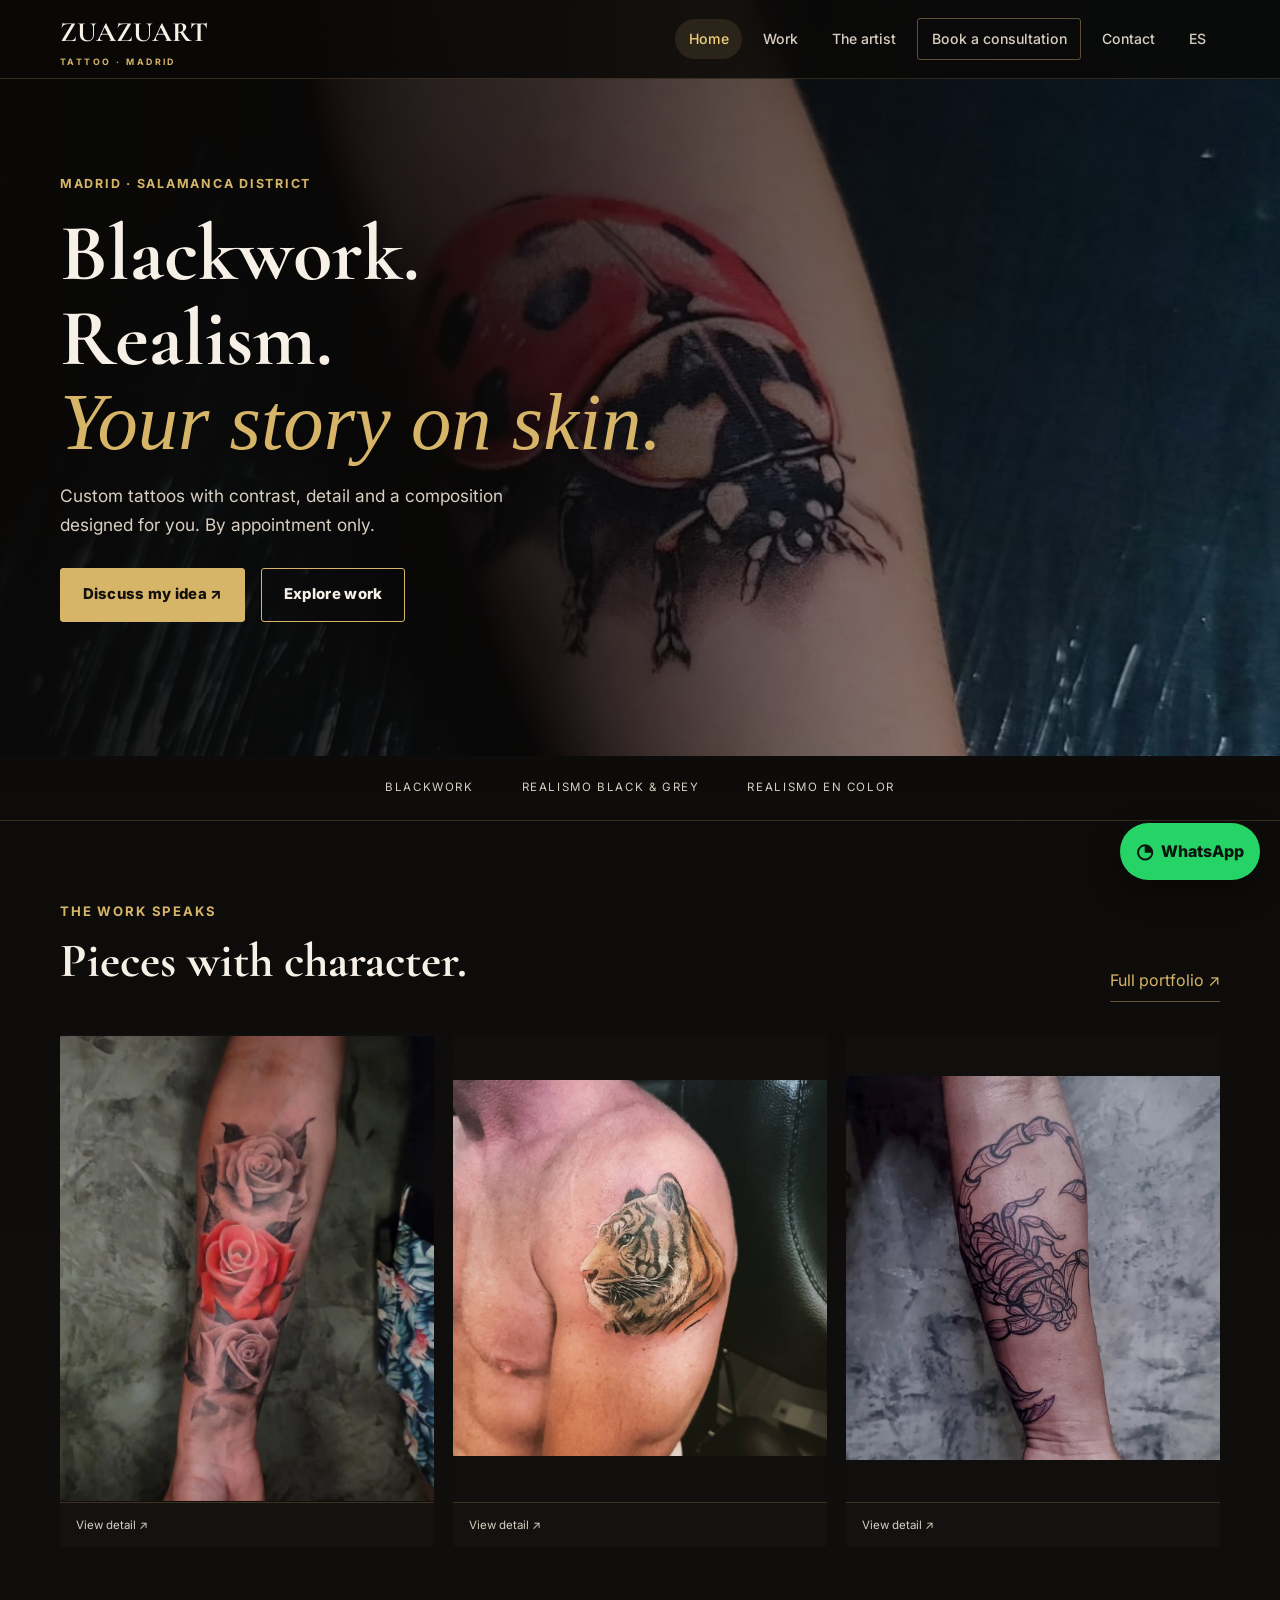
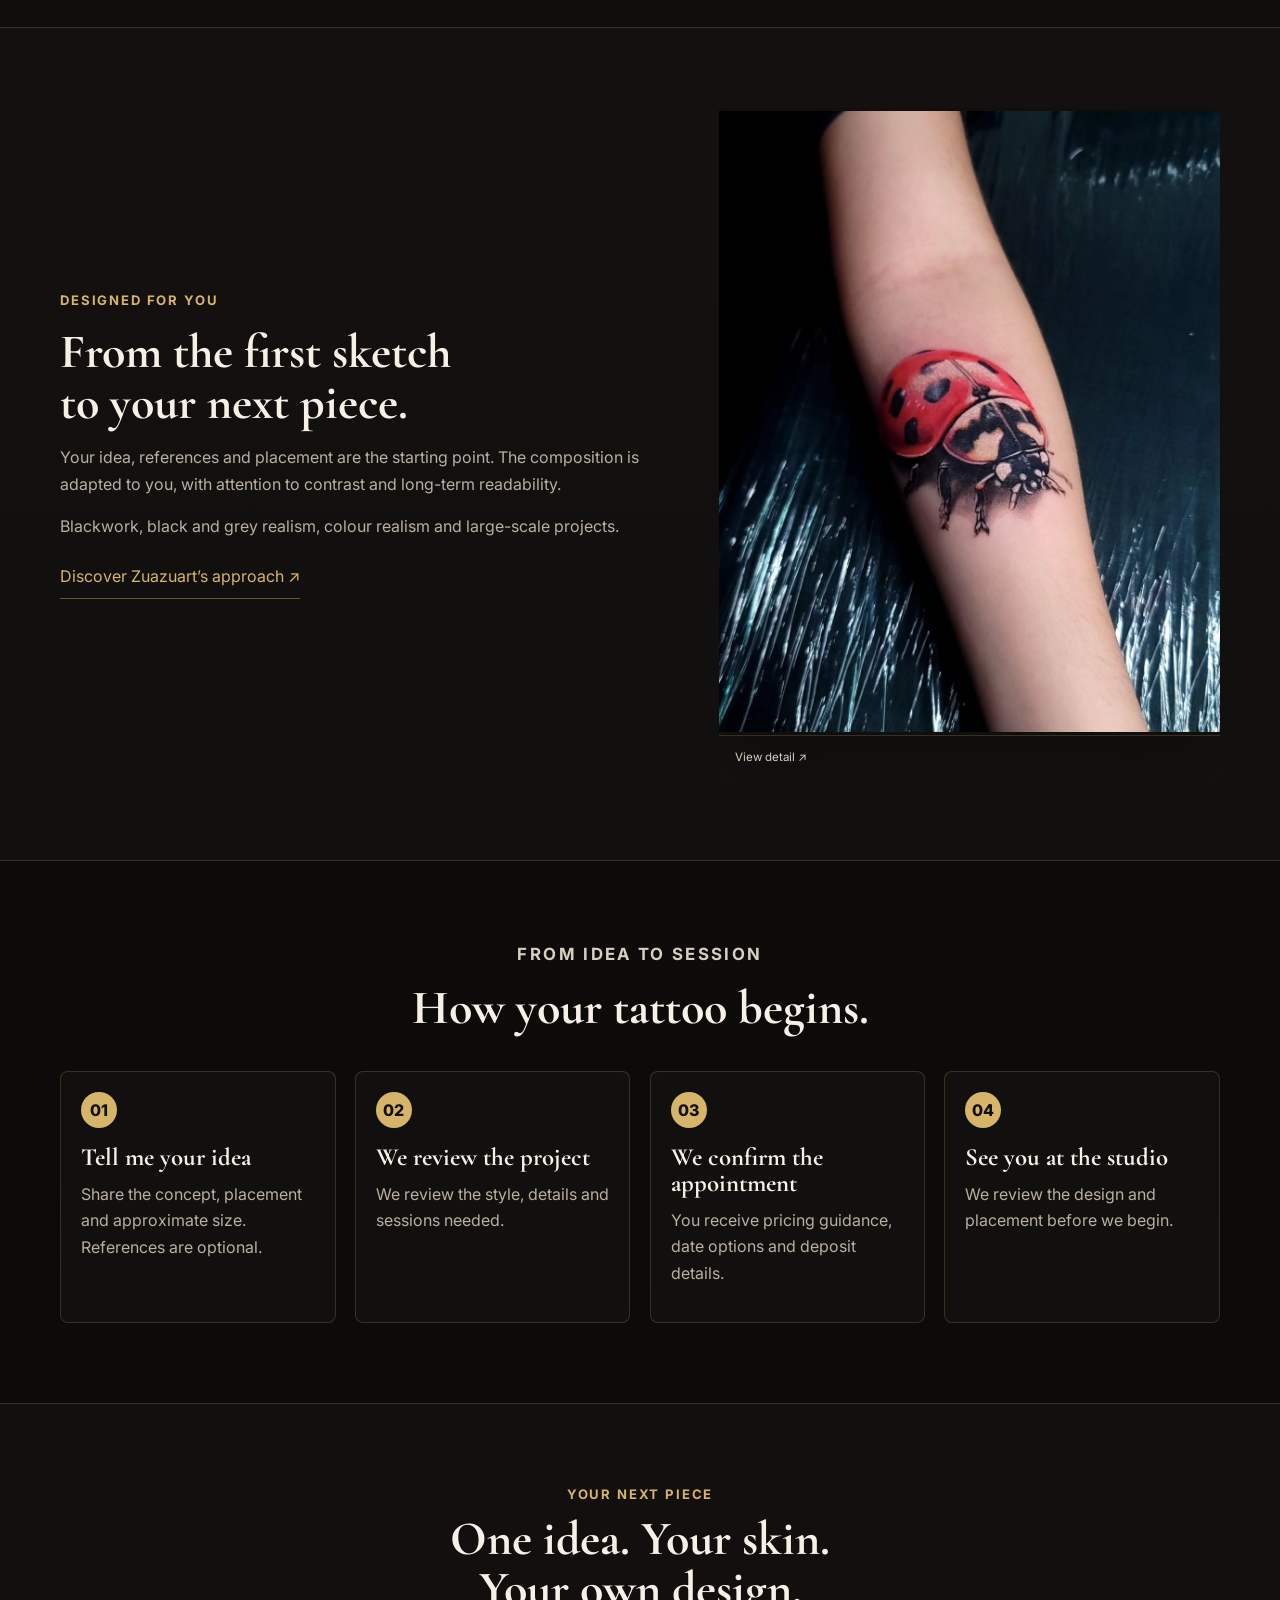
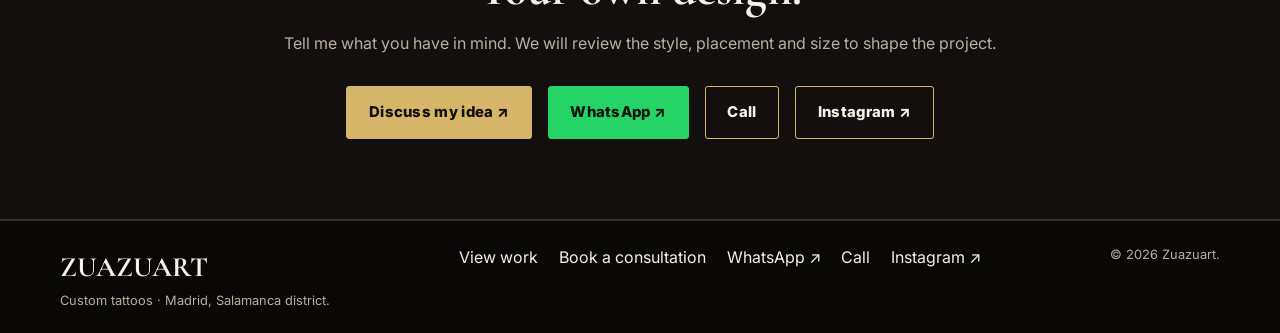
==== commit f10f3344: "Add WhatsApp, phone and Instagram actions Adds direct WhatsApp, phone and Instagram actions using +3" ====
--- a/en/index.html
+++ b/en/index.html
@@ -5,4 +5,4 @@
 <meta property="og:title" content="Zuazuart | Tattoo Artist in Madrid · Blackwork & Realism"><meta property="og:description" content="Zuazuart studio in Madrid’s Salamanca district. Explore blackwork and realism tattoos and discuss your custom project."><meta property="og:type" content="website"><meta property="og:url" content="https://www.zuazuart.com/en/index.html"><meta property="og:image" content="https://www.zuazuart.com/images/hero.jpg">
 <link rel="icon" href="../logopng.ico"><link rel="stylesheet" href="../style.css"></head><body>
 <a class="skip-link" href="#main">Skip to content</a><header class="site-header"><div class="container nav-container"><a class="logo" href="index.html">ZUAZUART<span class="brand-caption">TATTOO · MADRID</span></a><button class="hamburger" id="hamburger" type="button" aria-label="Open menu" aria-controls="nav-menu" aria-expanded="false"><span></span><span></span><span></span></button><nav id="nav-menu" aria-label="Main navigation"><a href="index.html" aria-current="page">Home</a><a href="portfolio.html">Work</a><a href="about.html">The artist</a><a href="booking.html" class="nav-booking">Book a consultation</a><a href="contact.html">Contact</a><a href="../index.html" lang="es" aria-label="Ver en español">ES</a></nav></div></header>
-<main id="main" tabindex="-1"><section class="hero hero--home"><div class="container hero-content"><p class="eyebrow">Madrid · Salamanca district</p><h1>Blackwork.<br>Realism.<br><em>Your story on skin.</em></h1><p>Custom tattoos with contrast, detail and a composition designed for you. By appointment only.</p><div class="hero-actions"><a class="btn" href="booking.html">Discuss my idea ↗</a><a class="btn btn--ghost" href="portfolio.html">Explore work</a></div></div></section><div class="style-strip"><span>BLACKWORK</span><span>REALISMO BLACK &amp; GREY</span><span>REALISMO EN COLOR</span></div><section><div class="container"><div class="section-heading-row"><div><p class="eyebrow">The work speaks</p><h2>Pieces with character.</h2></div><a class="text-link" href="portfolio.html">Full portfolio ↗</a></div><div class="gallery-grid"><button class="gallery-item" type="button" aria-label="Expand: Rose tattoo by Zuazuart"><img src="../images/rosescolorbandg.jpg" alt="Rose tattoo by Zuazuart" loading="lazy" decoding="async"><span>View detail ↗</span></button><button class="gallery-item" type="button" aria-label="Expand: Colour tiger tattoo by Zuazuart"><img src="../images/tigercolortattoo.jpg" alt="Colour tiger tattoo by Zuazuart" loading="lazy" decoding="async"><span>View detail ↗</span></button><button class="gallery-item" type="button" aria-label="Expand: Scorpion tattoo by Zuazuart"><img src="../images/scorpiontattoo.jpg" alt="Scorpion tattoo by Zuazuart" loading="lazy" decoding="async"><span>View detail ↗</span></button></div></div></section><section class="section--muted"><div class="container intro-grid"><div class="intro-copy"><p class="eyebrow">Designed for you</p><h2>From the first sketch<br>to your next piece.</h2><p>Your idea, references and placement are the starting point. The composition is adapted to you, with attention to contrast and long-term readability.</p><p>Blackwork, black and grey realism, colour realism and large-scale projects.</p><a class="text-link" href="about.html">Discover Zuazuart’s approach ↗</a></div><div class="feature-image"><button class="gallery-item" type="button" aria-label="Expand: Colour ladybird tattoo by Zuazuart"><img src="../images/ladybugcolortattoowide.jpg" alt="Colour ladybird tattoo by Zuazuart" loading="lazy" decoding="async"><span>View detail ↗</span></button></div></div></section><section><div class="container"><div class="section-header"><p class="eyebrow">From idea to session</p><h2>How your tattoo begins.</h2></div><div class="process-grid"><article class="process-step"><span>01</span><h3>Tell me your idea</h3><p>Share the concept, placement and approximate size. References are optional.</p></article><article class="process-step"><span>02</span><h3>We review the project</h3><p>We review the style, details and sessions needed.</p></article><article class="process-step"><span>03</span><h3>We confirm the appointment</h3><p>You receive pricing guidance, date options and deposit details.</p></article><article class="process-step"><span>04</span><h3>See you at the studio</h3><p>We review the design and placement before we begin.</p></article></div></div></section><section class="section--muted contact-info-section"><div class="container narrow"><p class="eyebrow">Your next piece</p><h2>One idea. Your skin.<br>Your own design.</h2><p>Tell me what you have in mind. We will review the style, placement and size to shape the project.</p><div class="actions"><a href="booking.html" class="btn">Discuss my idea ↗</a><a href="contact.html" class="btn btn--ghost">Ask a question</a></div></div></section></main><footer class="site-footer"><div class="container footer-container"><div><a href="index.html" class="logo">ZUAZUART</a><p>Custom tattoos · Madrid, Salamanca district.</p></div><div class="footer-links"><a href="portfolio.html">View work</a><a href="booking.html">Book a consultation</a><a href="https://www.instagram.com/zuazuart/" target="_blank" rel="noopener">Instagram ↗</a><a href="mailto:info.zuazuart@gmail.com">Email</a></div><p>© <span data-year>2026</span> Zuazuart.</p></div></footer><script src="../script.js" defer></script></body></html>+<main id="main" tabindex="-1"><section class="hero hero--home"><div class="container hero-content"><p class="eyebrow">Madrid · Salamanca district</p><h1>Blackwork.<br>Realism.<br><em>Your story on skin.</em></h1><p>Custom tattoos with contrast, detail and a composition designed for you. By appointment only.</p><div class="hero-actions"><a class="btn" href="booking.html">Discuss my idea ↗</a><a class="btn btn--ghost" href="portfolio.html">Explore work</a></div></div></section><div class="style-strip"><span>BLACKWORK</span><span>REALISMO BLACK &amp; GREY</span><span>REALISMO EN COLOR</span></div><section><div class="container"><div class="section-heading-row"><div><p class="eyebrow">The work speaks</p><h2>Pieces with character.</h2></div><a class="text-link" href="portfolio.html">Full portfolio ↗</a></div><div class="gallery-grid"><button class="gallery-item" type="button" aria-label="Expand: Rose tattoo by Zuazuart"><img src="../images/rosescolorbandg.jpg" alt="Rose tattoo by Zuazuart" loading="lazy" decoding="async"><span>View detail ↗</span></button><button class="gallery-item" type="button" aria-label="Expand: Colour tiger tattoo by Zuazuart"><img src="../images/tigercolortattoo.jpg" alt="Colour tiger tattoo by Zuazuart" loading="lazy" decoding="async"><span>View detail ↗</span></button><button class="gallery-item" type="button" aria-label="Expand: Scorpion tattoo by Zuazuart"><img src="../images/scorpiontattoo.jpg" alt="Scorpion tattoo by Zuazuart" loading="lazy" decoding="async"><span>View detail ↗</span></button></div></div></section><section class="section--muted"><div class="container intro-grid"><div class="intro-copy"><p class="eyebrow">Designed for you</p><h2>From the first sketch<br>to your next piece.</h2><p>Your idea, references and placement are the starting point. The composition is adapted to you, with attention to contrast and long-term readability.</p><p>Blackwork, black and grey realism, colour realism and large-scale projects.</p><a class="text-link" href="about.html">Discover Zuazuart’s approach ↗</a></div><div class="feature-image"><button class="gallery-item" type="button" aria-label="Expand: Colour ladybird tattoo by Zuazuart"><img src="../images/ladybugcolortattoowide.jpg" alt="Colour ladybird tattoo by Zuazuart" loading="lazy" decoding="async"><span>View detail ↗</span></button></div></div></section><section><div class="container"><div class="section-header"><p class="eyebrow">From idea to session</p><h2>How your tattoo begins.</h2></div><div class="process-grid"><article class="process-step"><span>01</span><h3>Tell me your idea</h3><p>Share the concept, placement and approximate size. References are optional.</p></article><article class="process-step"><span>02</span><h3>We review the project</h3><p>We review the style, details and sessions needed.</p></article><article class="process-step"><span>03</span><h3>We confirm the appointment</h3><p>You receive pricing guidance, date options and deposit details.</p></article><article class="process-step"><span>04</span><h3>See you at the studio</h3><p>We review the design and placement before we begin.</p></article></div></div></section><section class="section--muted contact-info-section"><div class="container narrow"><p class="eyebrow">Your next piece</p><h2>One idea. Your skin.<br>Your own design.</h2><p>Tell me what you have in mind. We will review the style, placement and size to shape the project.</p><div class="actions actions--contact"><a href="booking.html" class="btn">Discuss my idea ↗</a><a href="https://wa.me/34641722448?text=Hola%20Zuazuart%2C%20quiero%20consultar%20una%20idea%20de%20tatuaje." target="_blank" rel="noopener" class="btn btn--whatsapp">WhatsApp ↗</a><a href="tel:+34641722448" class="btn btn--ghost">Call</a><a href="https://www.instagram.com/zuazuart/" target="_blank" rel="noopener" class="btn btn--ghost">Instagram ↗</a></div></div></section></main><a class="whatsapp-float" href="https://wa.me/34641722448?text=Hola%20Zuazuart%2C%20quiero%20consultar%20una%20idea%20de%20tatuaje." target="_blank" rel="noopener" aria-label="Escribir a Zuazuart por WhatsApp"><span aria-hidden="true">◔</span> WhatsApp</a><footer class="site-footer"><div class="container footer-container"><div><a href="index.html" class="logo">ZUAZUART</a><p>Custom tattoos · Madrid, Salamanca district.</p></div><div class="footer-links"><a href="portfolio.html">View work</a><a href="booking.html">Book a consultation</a><a href="https://wa.me/34641722448?text=Hola%20Zuazuart%2C%20quiero%20consultar%20una%20idea%20de%20tatuaje." target="_blank" rel="noopener">WhatsApp ↗</a><a href="tel:+34641722448">Call</a><a href="https://www.instagram.com/zuazuart/" target="_blank" rel="noopener">Instagram ↗</a></div><p>© <span data-year>2026</span> Zuazuart.</p></div></footer><script src="../script.js" defer></script></body></html>
--- a/style.css
+++ b/style.css
@@ -986,7 +986,9 @@
 .portfolio-filters{display:flex;gap:.6rem;flex-wrap:wrap;margin-bottom:2rem}.portfolio-filters button{padding:.65rem 1rem;background:transparent;color:var(--muted-strong);border:1px solid var(--line);border-radius:3px;min-height:44px}.portfolio-filters button[aria-pressed=true]{background:var(--accent);color:var(--bg);border-color:var(--accent)}.portfolio-group{padding:1.5rem 0 2.5rem}.portfolio-group h2{font-size:2.2rem}.portfolio-group[hidden]{display:none}
 .faq-detail,.reference-details{border-block-end:1px solid var(--line);padding:1rem 0}.faq-detail summary,.reference-details summary{cursor:pointer;color:var(--text);padding:.4rem 0}.faq-detail p,.reference-details p{margin:1rem 0 0}.reference-details .form-group{margin-top:1rem}.contact-options{display:grid;grid-template-columns:repeat(3,minmax(0,1fr));gap:1rem}.contact-card p{overflow-wrap:anywhere}
 .footer-container{display:flex;flex-wrap:wrap;justify-content:space-between;gap:2rem;text-align:left}.footer-links{display:flex;flex-wrap:wrap;gap:1.3rem}.footer-container p{font-size:.8rem}.form-note a{color:var(--accent);text-decoration:underline}.form-status:empty{display:none}.form-status{padding:1rem;border:1px solid var(--line);margin-top:1rem}.form-status.is-error{color:#ffb5a7}textarea{resize:vertical}
+.btn--whatsapp,.whatsapp-float{background:#25d366;border-color:#25d366;color:#08140c}.btn--whatsapp:hover,.btn--whatsapp:focus-visible{background:#53e38a;border-color:#53e38a;color:#08140c}.whatsapp-float{position:fixed;z-index:1001;right:1.25rem;bottom:1.25rem;display:flex;align-items:center;gap:.5rem;min-height:52px;padding:.75rem 1rem;border-radius:999px;box-shadow:0 12px 30px rgba(0,0,0,.38);font-weight:800}.whatsapp-float:hover,.whatsapp-float:focus-visible{color:#08140c;background:#53e38a}.whatsapp-float span{font-size:1.25rem}.actions--contact{max-width:700px;margin-inline:auto}
 :focus-visible{outline:2px solid var(--accent-strong);outline-offset:5px}.skip-link{position:fixed;top:-100px;left:1rem;background:var(--accent);color:var(--bg);padding:.75rem;z-index:2001}.skip-link:focus{top:1rem}.sr-only{position:absolute;width:1px;height:1px;padding:0;overflow:hidden;clip:rect(0,0,0,0);white-space:nowrap}.image-dialog{width:min(95vw,1100px);max-height:95dvh;border:1px solid var(--line-strong);padding:3rem 1rem 1rem;background:var(--bg);color:var(--text)}.image-dialog::backdrop{background:rgba(0,0,0,.9)}.image-dialog img{max-height:78dvh;max-width:100%;object-fit:contain;margin:auto}.image-dialog button{position:absolute;right:1rem;top:.5rem;background:var(--surface);color:var(--text);border:1px solid var(--line);padding:.5rem 1rem;min-height:44px}
 @media(max-width:900px){.section-heading-row{align-items:start;flex-direction:column}.contact-options{grid-template-columns:1fr}.hero--home{background:linear-gradient(90deg,rgba(10,9,8,.94),rgba(10,9,8,.62)),url('images/hero.jpg') center/cover}}
 @media(max-width:640px){.site-header{padding-inline:1rem}.hero--home{min-height:78svh}.hero-actions .btn{width:auto}.gallery-grid{grid-template-columns:repeat(2,minmax(0,1fr));gap:.7rem}.gallery-item span{padding:.65rem;font-size:.68rem}.gallery-item img{aspect-ratio:3/4}.process-grid{grid-template-columns:1fr}.style-strip{gap:.5rem 1rem;font-size:.6rem}.footer-container{gap:1rem}.footer-links{gap:1rem}nav a{min-height:44px}}
+@media(max-width:640px){.whatsapp-float{right:1rem;bottom:1rem;min-height:48px;padding:.65rem .9rem}.actions--contact .btn{width:100%}}
 @media(prefers-reduced-motion:reduce){html{scroll-behavior:auto}*,*::before,*::after{transition:none!important;animation:none!important}}
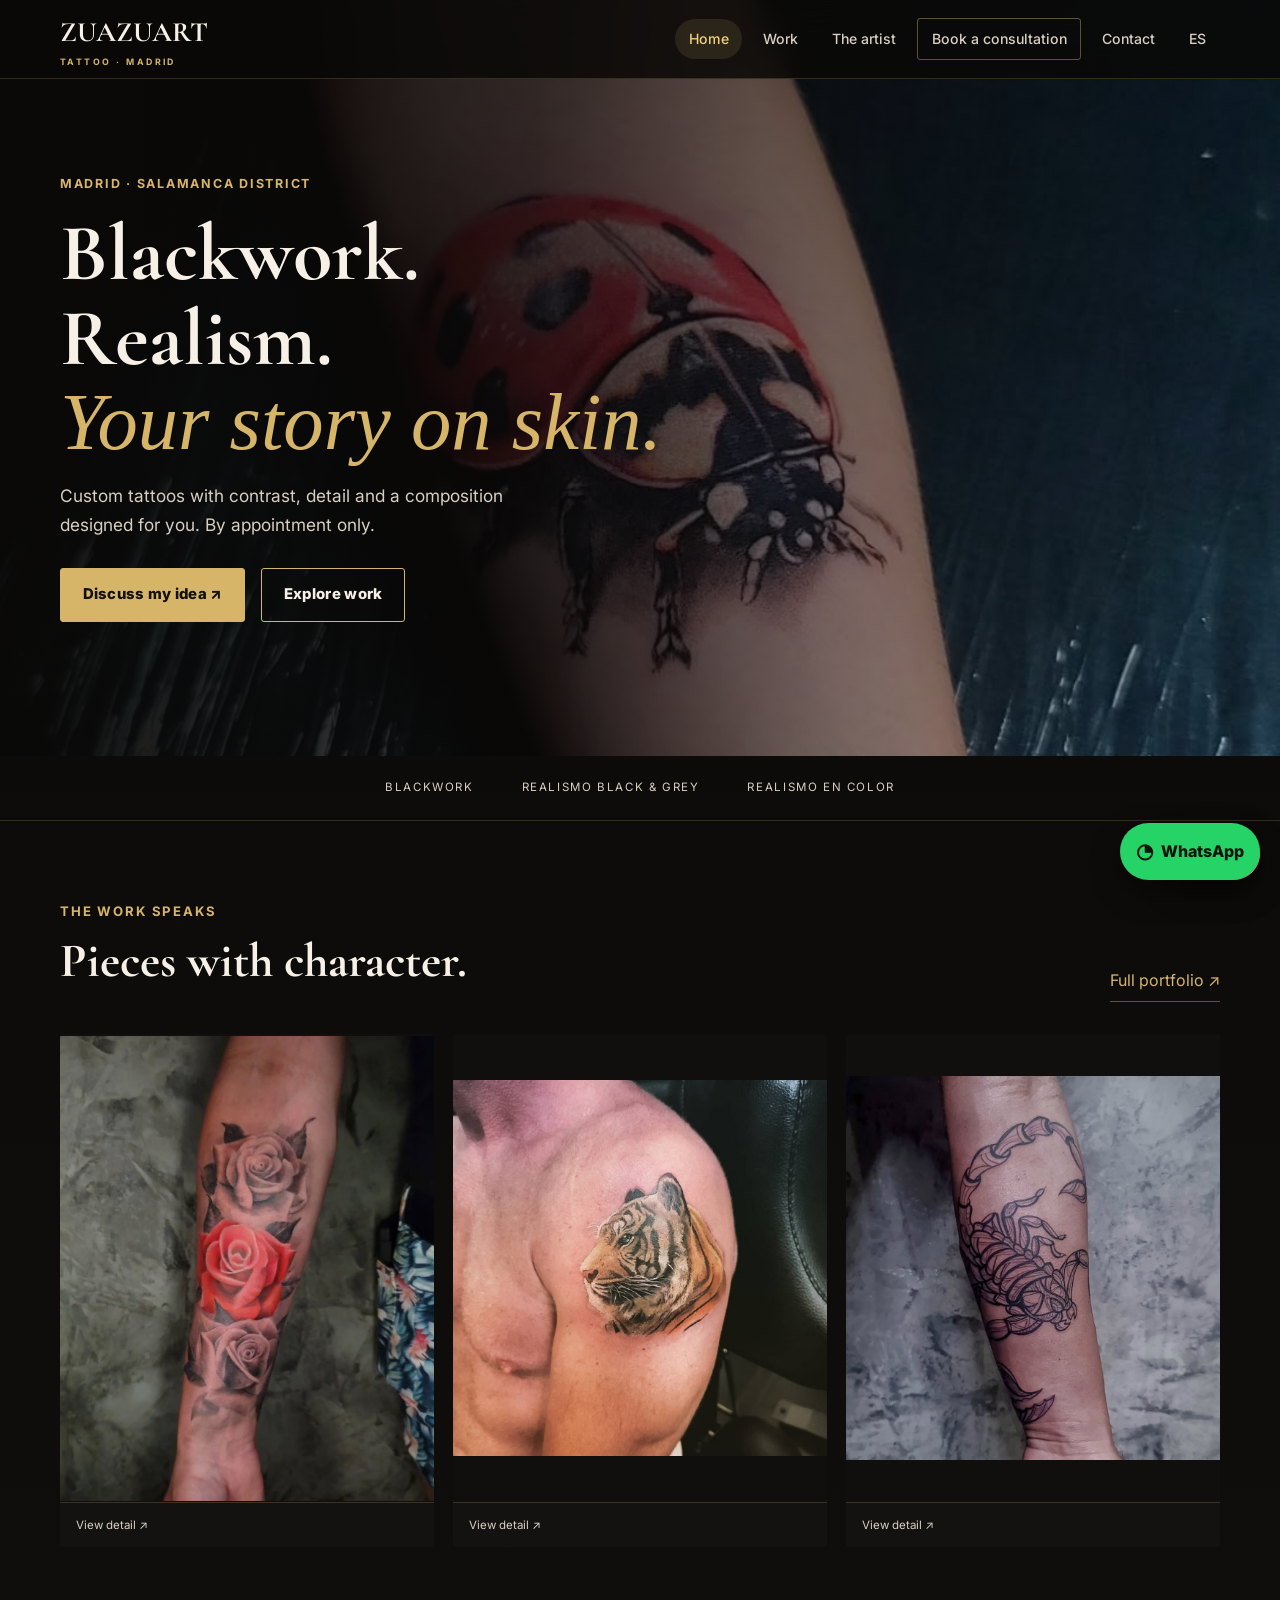
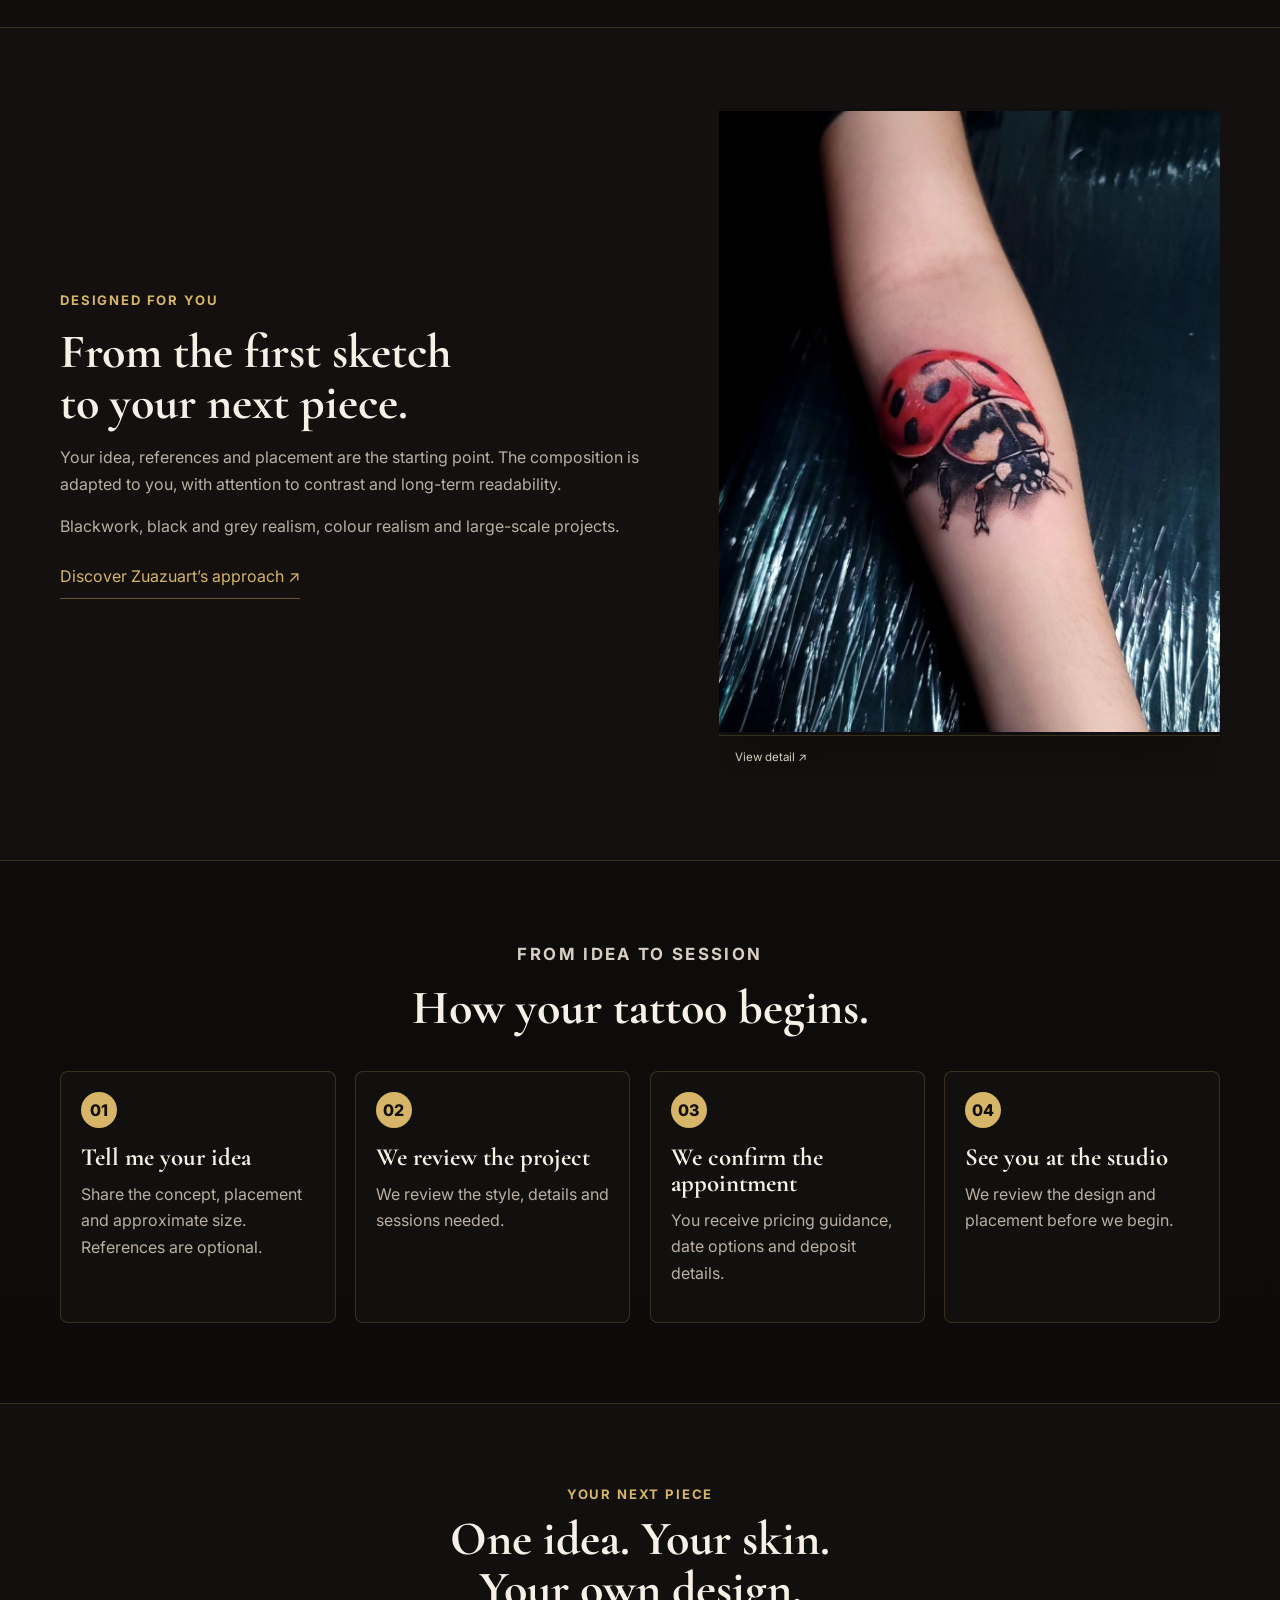
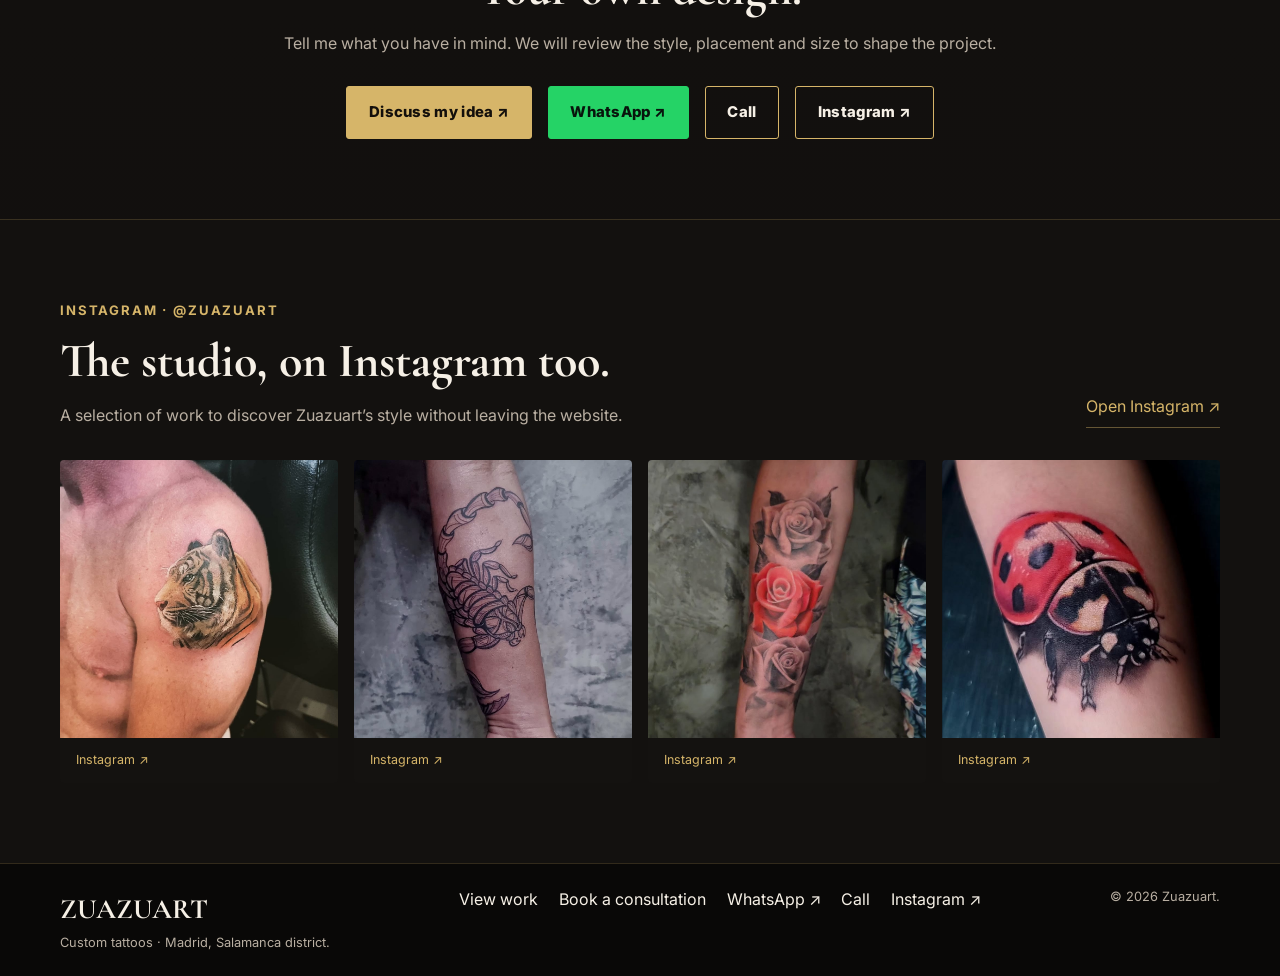
==== commit a8f0800c: "Add call button and Instagram gallery Adds the matching call action and Instagram work gallery to th" ====
--- a/en/index.html
+++ b/en/index.html
@@ -5,4 +5,4 @@
 <meta property="og:title" content="Zuazuart | Tattoo Artist in Madrid · Blackwork & Realism"><meta property="og:description" content="Zuazuart studio in Madrid’s Salamanca district. Explore blackwork and realism tattoos and discuss your custom project."><meta property="og:type" content="website"><meta property="og:url" content="https://www.zuazuart.com/en/index.html"><meta property="og:image" content="https://www.zuazuart.com/images/hero.jpg">
 <link rel="icon" href="../logopng.ico"><link rel="stylesheet" href="../style.css"></head><body>
 <a class="skip-link" href="#main">Skip to content</a><header class="site-header"><div class="container nav-container"><a class="logo" href="index.html">ZUAZUART<span class="brand-caption">TATTOO · MADRID</span></a><button class="hamburger" id="hamburger" type="button" aria-label="Open menu" aria-controls="nav-menu" aria-expanded="false"><span></span><span></span><span></span></button><nav id="nav-menu" aria-label="Main navigation"><a href="index.html" aria-current="page">Home</a><a href="portfolio.html">Work</a><a href="about.html">The artist</a><a href="booking.html" class="nav-booking">Book a consultation</a><a href="contact.html">Contact</a><a href="../index.html" lang="es" aria-label="Ver en español">ES</a></nav></div></header>
-<main id="main" tabindex="-1"><section class="hero hero--home"><div class="container hero-content"><p class="eyebrow">Madrid · Salamanca district</p><h1>Blackwork.<br>Realism.<br><em>Your story on skin.</em></h1><p>Custom tattoos with contrast, detail and a composition designed for you. By appointment only.</p><div class="hero-actions"><a class="btn" href="booking.html">Discuss my idea ↗</a><a class="btn btn--ghost" href="portfolio.html">Explore work</a></div></div></section><div class="style-strip"><span>BLACKWORK</span><span>REALISMO BLACK &amp; GREY</span><span>REALISMO EN COLOR</span></div><section><div class="container"><div class="section-heading-row"><div><p class="eyebrow">The work speaks</p><h2>Pieces with character.</h2></div><a class="text-link" href="portfolio.html">Full portfolio ↗</a></div><div class="gallery-grid"><button class="gallery-item" type="button" aria-label="Expand: Rose tattoo by Zuazuart"><img src="../images/rosescolorbandg.jpg" alt="Rose tattoo by Zuazuart" loading="lazy" decoding="async"><span>View detail ↗</span></button><button class="gallery-item" type="button" aria-label="Expand: Colour tiger tattoo by Zuazuart"><img src="../images/tigercolortattoo.jpg" alt="Colour tiger tattoo by Zuazuart" loading="lazy" decoding="async"><span>View detail ↗</span></button><button class="gallery-item" type="button" aria-label="Expand: Scorpion tattoo by Zuazuart"><img src="../images/scorpiontattoo.jpg" alt="Scorpion tattoo by Zuazuart" loading="lazy" decoding="async"><span>View detail ↗</span></button></div></div></section><section class="section--muted"><div class="container intro-grid"><div class="intro-copy"><p class="eyebrow">Designed for you</p><h2>From the first sketch<br>to your next piece.</h2><p>Your idea, references and placement are the starting point. The composition is adapted to you, with attention to contrast and long-term readability.</p><p>Blackwork, black and grey realism, colour realism and large-scale projects.</p><a class="text-link" href="about.html">Discover Zuazuart’s approach ↗</a></div><div class="feature-image"><button class="gallery-item" type="button" aria-label="Expand: Colour ladybird tattoo by Zuazuart"><img src="../images/ladybugcolortattoowide.jpg" alt="Colour ladybird tattoo by Zuazuart" loading="lazy" decoding="async"><span>View detail ↗</span></button></div></div></section><section><div class="container"><div class="section-header"><p class="eyebrow">From idea to session</p><h2>How your tattoo begins.</h2></div><div class="process-grid"><article class="process-step"><span>01</span><h3>Tell me your idea</h3><p>Share the concept, placement and approximate size. References are optional.</p></article><article class="process-step"><span>02</span><h3>We review the project</h3><p>We review the style, details and sessions needed.</p></article><article class="process-step"><span>03</span><h3>We confirm the appointment</h3><p>You receive pricing guidance, date options and deposit details.</p></article><article class="process-step"><span>04</span><h3>See you at the studio</h3><p>We review the design and placement before we begin.</p></article></div></div></section><section class="section--muted contact-info-section"><div class="container narrow"><p class="eyebrow">Your next piece</p><h2>One idea. Your skin.<br>Your own design.</h2><p>Tell me what you have in mind. We will review the style, placement and size to shape the project.</p><div class="actions actions--contact"><a href="booking.html" class="btn">Discuss my idea ↗</a><a href="https://wa.me/34641722448?text=Hola%20Zuazuart%2C%20quiero%20consultar%20una%20idea%20de%20tatuaje." target="_blank" rel="noopener" class="btn btn--whatsapp">WhatsApp ↗</a><a href="tel:+34641722448" class="btn btn--ghost">Call</a><a href="https://www.instagram.com/zuazuart/" target="_blank" rel="noopener" class="btn btn--ghost">Instagram ↗</a></div></div></section></main><a class="whatsapp-float" href="https://wa.me/34641722448?text=Hola%20Zuazuart%2C%20quiero%20consultar%20una%20idea%20de%20tatuaje." target="_blank" rel="noopener" aria-label="Escribir a Zuazuart por WhatsApp"><span aria-hidden="true">◔</span> WhatsApp</a><footer class="site-footer"><div class="container footer-container"><div><a href="index.html" class="logo">ZUAZUART</a><p>Custom tattoos · Madrid, Salamanca district.</p></div><div class="footer-links"><a href="portfolio.html">View work</a><a href="booking.html">Book a consultation</a><a href="https://wa.me/34641722448?text=Hola%20Zuazuart%2C%20quiero%20consultar%20una%20idea%20de%20tatuaje." target="_blank" rel="noopener">WhatsApp ↗</a><a href="tel:+34641722448">Call</a><a href="https://www.instagram.com/zuazuart/" target="_blank" rel="noopener">Instagram ↗</a></div><p>© <span data-year>2026</span> Zuazuart.</p></div></footer><script src="../script.js" defer></script></body></html>+<main id="main" tabindex="-1"><section class="hero hero--home"><div class="container hero-content"><p class="eyebrow">Madrid · Salamanca district</p><h1>Blackwork.<br>Realism.<br><em>Your story on skin.</em></h1><p>Custom tattoos with contrast, detail and a composition designed for you. By appointment only.</p><div class="hero-actions"><a class="btn" href="booking.html">Discuss my idea ↗</a><a class="btn btn--ghost" href="portfolio.html">Explore work</a></div></div></section><div class="style-strip"><span>BLACKWORK</span><span>REALISMO BLACK &amp; GREY</span><span>REALISMO EN COLOR</span></div><section><div class="container"><div class="section-heading-row"><div><p class="eyebrow">The work speaks</p><h2>Pieces with character.</h2></div><a class="text-link" href="portfolio.html">Full portfolio ↗</a></div><div class="gallery-grid"><button class="gallery-item" type="button" aria-label="Expand: Rose tattoo by Zuazuart"><img src="../images/rosescolorbandg.jpg" alt="Rose tattoo by Zuazuart" loading="lazy" decoding="async"><span>View detail ↗</span></button><button class="gallery-item" type="button" aria-label="Expand: Colour tiger tattoo by Zuazuart"><img src="../images/tigercolortattoo.jpg" alt="Colour tiger tattoo by Zuazuart" loading="lazy" decoding="async"><span>View detail ↗</span></button><button class="gallery-item" type="button" aria-label="Expand: Scorpion tattoo by Zuazuart"><img src="../images/scorpiontattoo.jpg" alt="Scorpion tattoo by Zuazuart" loading="lazy" decoding="async"><span>View detail ↗</span></button></div></div></section><section class="section--muted"><div class="container intro-grid"><div class="intro-copy"><p class="eyebrow">Designed for you</p><h2>From the first sketch<br>to your next piece.</h2><p>Your idea, references and placement are the starting point. The composition is adapted to you, with attention to contrast and long-term readability.</p><p>Blackwork, black and grey realism, colour realism and large-scale projects.</p><a class="text-link" href="about.html">Discover Zuazuart’s approach ↗</a></div><div class="feature-image"><button class="gallery-item" type="button" aria-label="Expand: Colour ladybird tattoo by Zuazuart"><img src="../images/ladybugcolortattoowide.jpg" alt="Colour ladybird tattoo by Zuazuart" loading="lazy" decoding="async"><span>View detail ↗</span></button></div></div></section><section><div class="container"><div class="section-header"><p class="eyebrow">From idea to session</p><h2>How your tattoo begins.</h2></div><div class="process-grid"><article class="process-step"><span>01</span><h3>Tell me your idea</h3><p>Share the concept, placement and approximate size. References are optional.</p></article><article class="process-step"><span>02</span><h3>We review the project</h3><p>We review the style, details and sessions needed.</p></article><article class="process-step"><span>03</span><h3>We confirm the appointment</h3><p>You receive pricing guidance, date options and deposit details.</p></article><article class="process-step"><span>04</span><h3>See you at the studio</h3><p>We review the design and placement before we begin.</p></article></div></div></section><section class="section--muted contact-info-section"><div class="container narrow"><p class="eyebrow">Your next piece</p><h2>One idea. Your skin.<br>Your own design.</h2><p>Tell me what you have in mind. We will review the style, placement and size to shape the project.</p><div class="actions actions--contact"><a href="booking.html" class="btn">Discuss my idea ↗</a><a href="https://wa.me/34641722448?text=Hola%20Zuazuart%2C%20quiero%20consultar%20una%20idea%20de%20tatuaje." target="_blank" rel="noopener" class="btn btn--whatsapp">WhatsApp ↗</a><a href="tel:+34641722448" class="btn btn--ghost">Call</a><a href="https://www.instagram.com/zuazuart/" target="_blank" rel="noopener" class="btn btn--ghost">Instagram ↗</a></div></div></section><section class="instagram-section"><div class="container"><div class="section-heading-row"><div><p class="eyebrow">Instagram · @zuazuart</p><h2>The studio, on Instagram too.</h2><p>A selection of work to discover Zuazuart’s style without leaving the website.</p></div><a href="https://www.instagram.com/zuazuart/" target="_blank" rel="noopener" class="text-link">Open Instagram ↗</a></div><div class="instagram-grid"><a class="instagram-card" href="https://www.instagram.com/zuazuart/" target="_blank" rel="noopener"><img src="../images/tigercolortattoo.jpg" alt="Tatuaje de tigre en color por Zuazuart" loading="lazy"><span>Instagram ↗</span></a><a class="instagram-card" href="https://www.instagram.com/zuazuart/" target="_blank" rel="noopener"><img src="../images/scorpiontattoo.jpg" alt="Tatuaje de escorpión por Zuazuart" loading="lazy"><span>Instagram ↗</span></a><a class="instagram-card" href="https://www.instagram.com/zuazuart/" target="_blank" rel="noopener"><img src="../images/rosescolorbandg.jpg" alt="Tatuaje de rosas por Zuazuart" loading="lazy"><span>Instagram ↗</span></a><a class="instagram-card" href="https://www.instagram.com/zuazuart/" target="_blank" rel="noopener"><img src="../images/Ladybugcolortattoo.jpg" alt="Tatuaje de mariquita en color por Zuazuart" loading="lazy"><span>Instagram ↗</span></a></div></div></section></main><div class="contact-floats" aria-label="Quick contact"><a class="call-float" href="tel:+34641722448" aria-label="Call Zuazuart"><span aria-hidden="true">☎</span> Call</a><a class="whatsapp-float" href="https://wa.me/34641722448?text=Hola%20Zuazuart%2C%20quiero%20consultar%20una%20idea%20de%20tatuaje." target="_blank" rel="noopener" aria-label="Escribir a Zuazuart por WhatsApp"><span aria-hidden="true">◔</span> WhatsApp</a></div><footer class="site-footer"><div class="container footer-container"><div><a href="index.html" class="logo">ZUAZUART</a><p>Custom tattoos · Madrid, Salamanca district.</p></div><div class="footer-links"><a href="portfolio.html">View work</a><a href="booking.html">Book a consultation</a><a href="https://wa.me/34641722448?text=Hola%20Zuazuart%2C%20quiero%20consultar%20una%20idea%20de%20tatuaje." target="_blank" rel="noopener">WhatsApp ↗</a><a href="tel:+34641722448">Call</a><a href="https://www.instagram.com/zuazuart/" target="_blank" rel="noopener">Instagram ↗</a></div><p>© <span data-year>2026</span> Zuazuart.</p></div></footer><script src="../script.js" defer></script></body></html>
--- a/style.css
+++ b/style.css
@@ -992,3 +992,5 @@
 @media(max-width:640px){.site-header{padding-inline:1rem}.hero--home{min-height:78svh}.hero-actions .btn{width:auto}.gallery-grid{grid-template-columns:repeat(2,minmax(0,1fr));gap:.7rem}.gallery-item span{padding:.65rem;font-size:.68rem}.gallery-item img{aspect-ratio:3/4}.process-grid{grid-template-columns:1fr}.style-strip{gap:.5rem 1rem;font-size:.6rem}.footer-container{gap:1rem}.footer-links{gap:1rem}nav a{min-height:44px}}
 @media(max-width:640px){.whatsapp-float{right:1rem;bottom:1rem;min-height:48px;padding:.65rem .9rem}.actions--contact .btn{width:100%}}
 @media(prefers-reduced-motion:reduce){html{scroll-behavior:auto}*,*::before,*::after{transition:none!important;animation:none!important}}
+
+.contact-floats{position:fixed;z-index:1001;right:1.25rem;bottom:1.25rem;display:grid;gap:.65rem}.whatsapp-float,.call-float{display:flex;align-items:center;gap:.5rem;min-height:52px;padding:.75rem 1rem;border-radius:999px;box-shadow:0 12px 30px rgba(0,0,0,.38);font-weight:800}.call-float{background:var(--accent);border:1px solid var(--accent);color:var(--bg);justify-content:center}.call-float:hover,.call-float:focus-visible{background:#f4c58a;color:var(--bg)}.instagram-section{padding-block:5rem;background:#13110f}.instagram-section .section-heading-row p:last-child{max-width:580px;margin-bottom:0}.instagram-grid{display:grid;grid-template-columns:repeat(4,minmax(0,1fr));gap:1rem;margin-top:2rem}.instagram-card{display:block;background:var(--surface);color:var(--text);overflow:hidden;border-radius:4px}.instagram-card img{width:100%;aspect-ratio:1;object-fit:cover;display:block;transition:transform .25s ease}.instagram-card span{display:block;padding:.75rem 1rem;color:var(--accent);font-size:.78rem}.instagram-card:hover img{transform:scale(1.04)}@media(max-width:640px){.contact-floats{right:1rem;bottom:1rem;gap:.5rem}.whatsapp-float,.call-float{min-height:48px;padding:.65rem .9rem}.instagram-grid{grid-template-columns:repeat(2,minmax(0,1fr));gap:.7rem}}
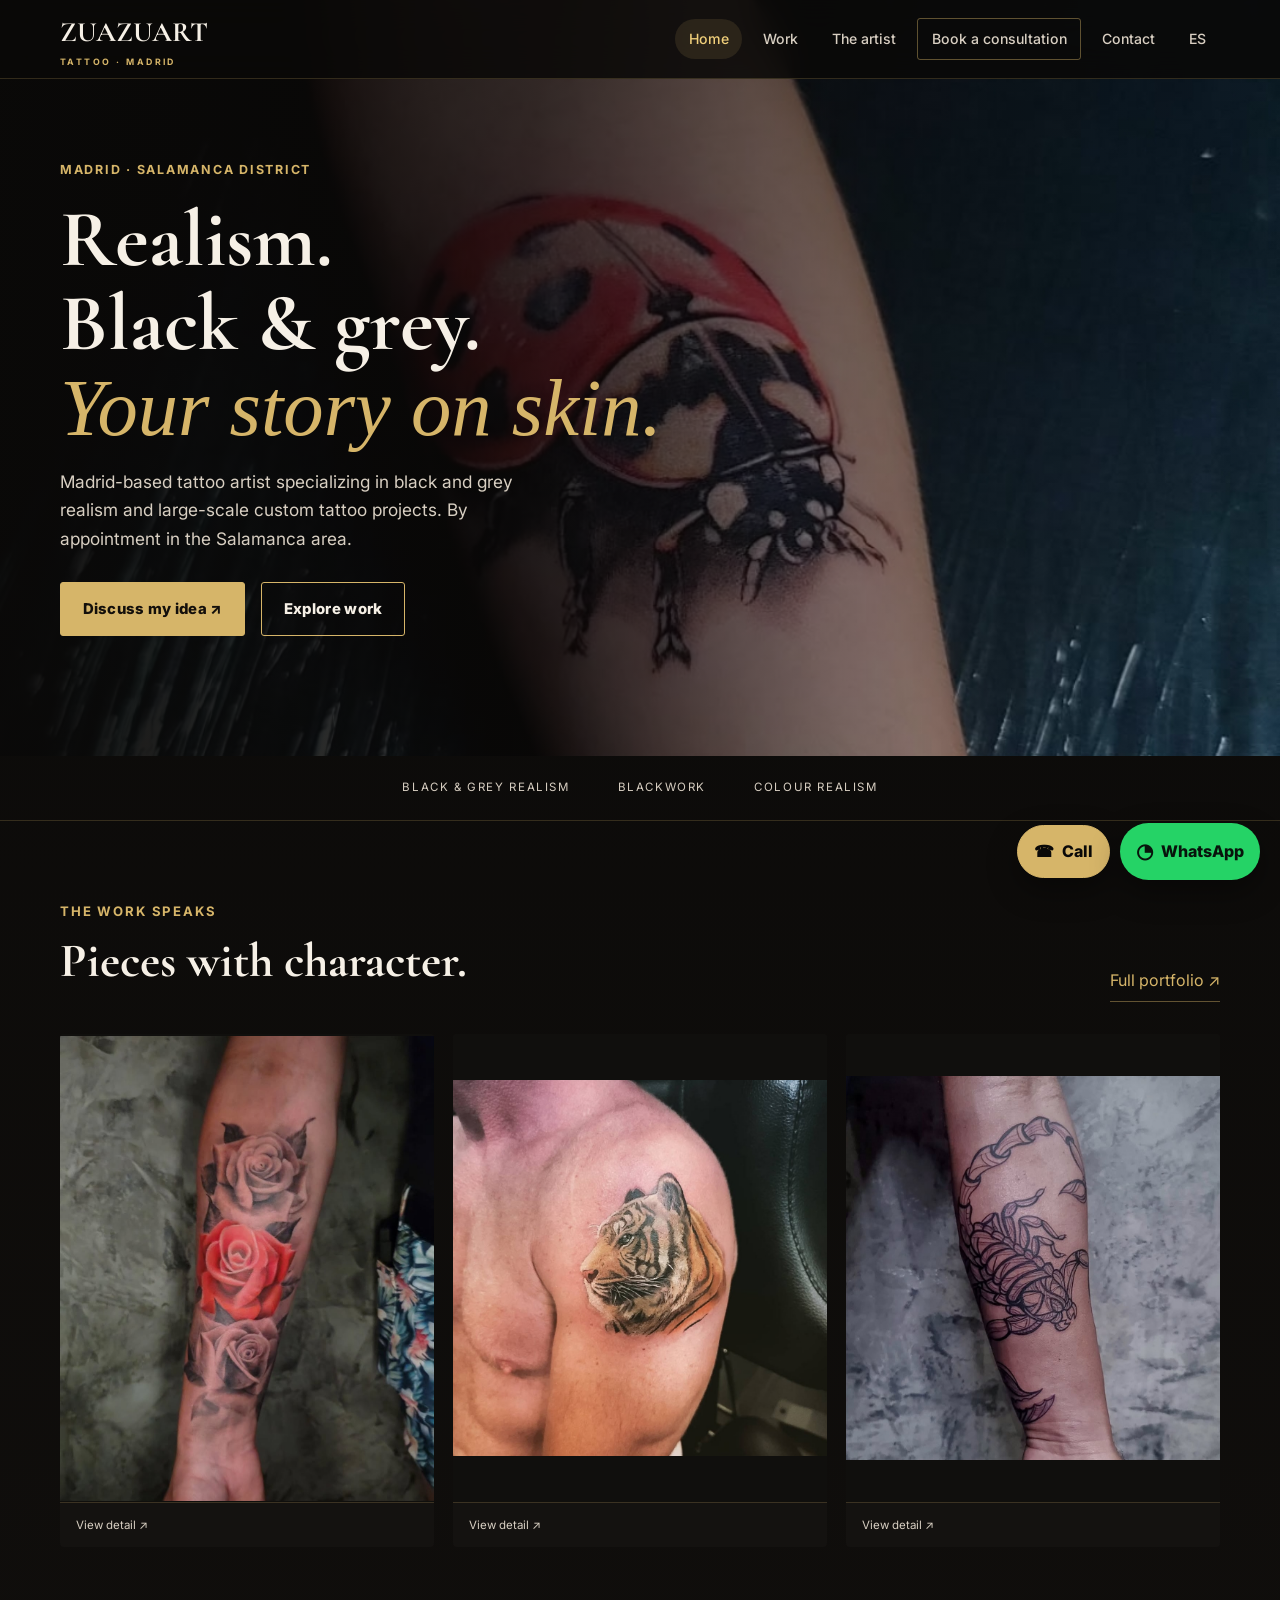
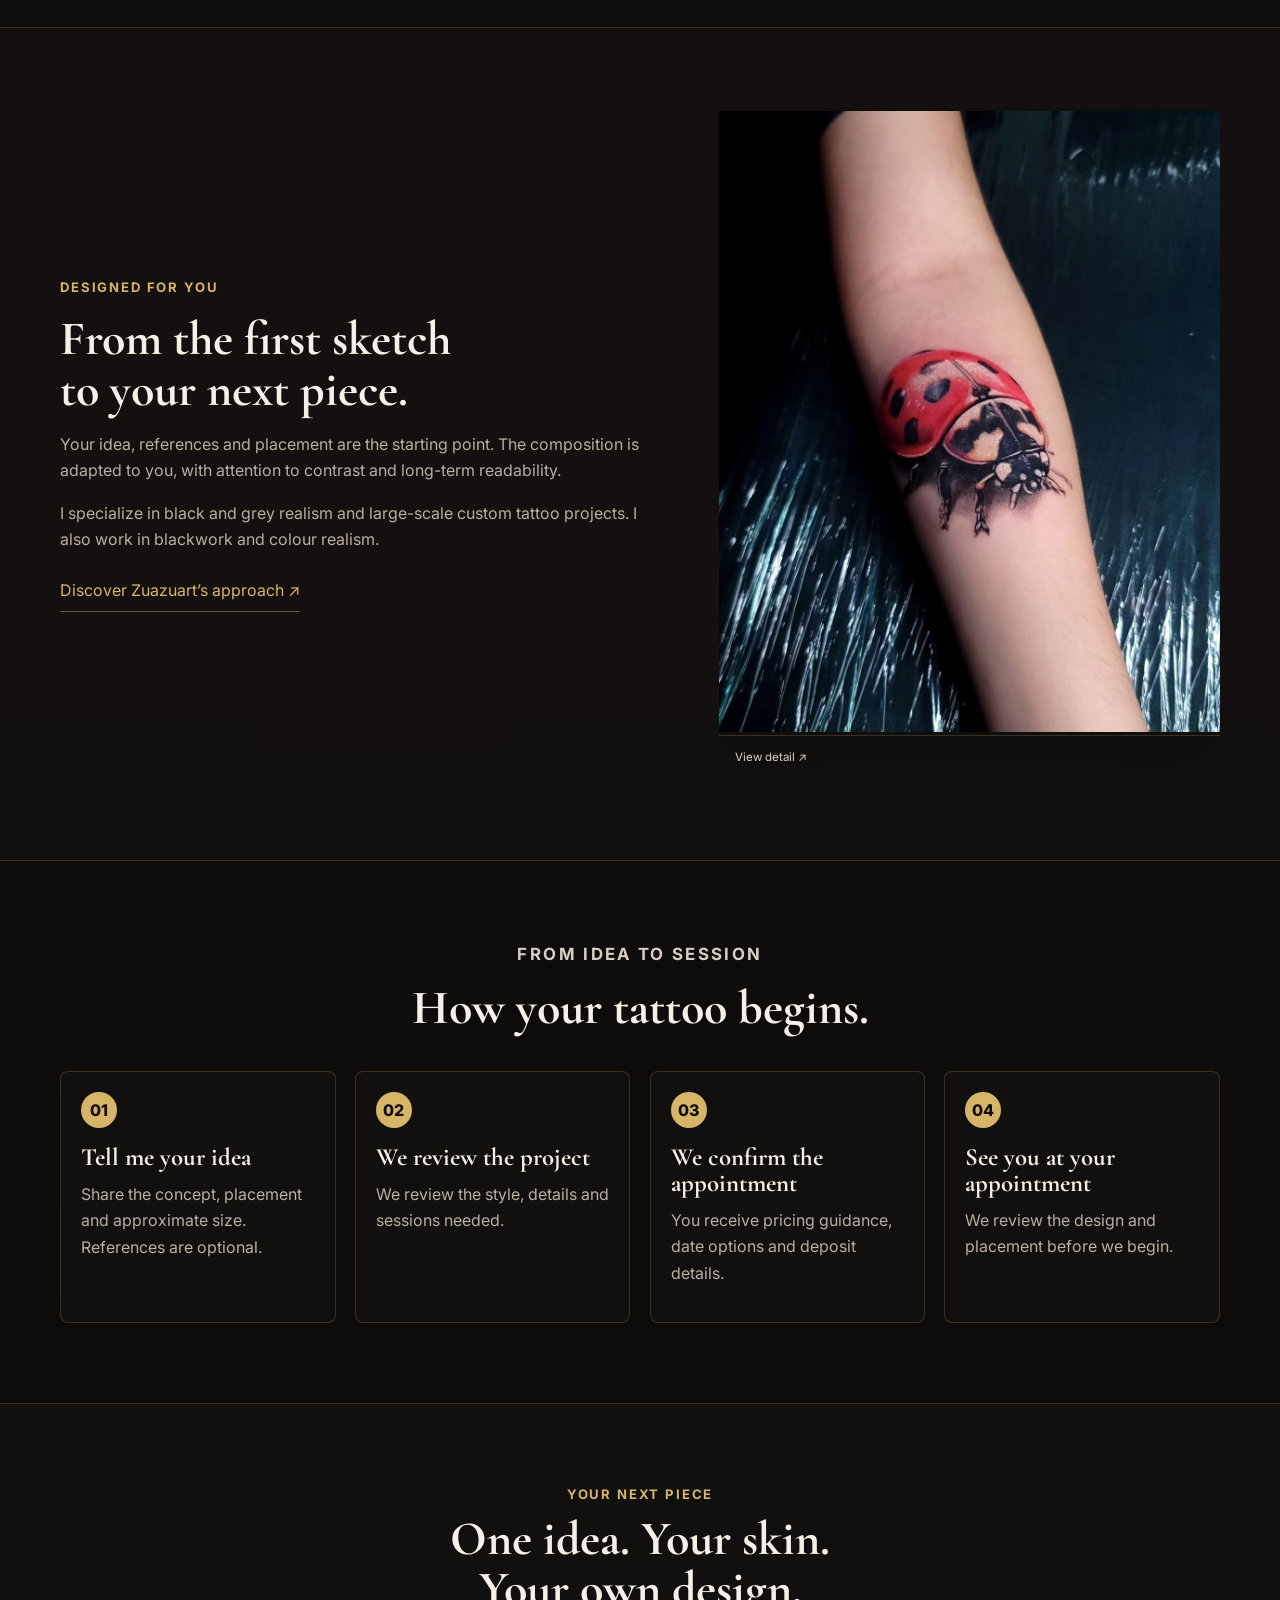
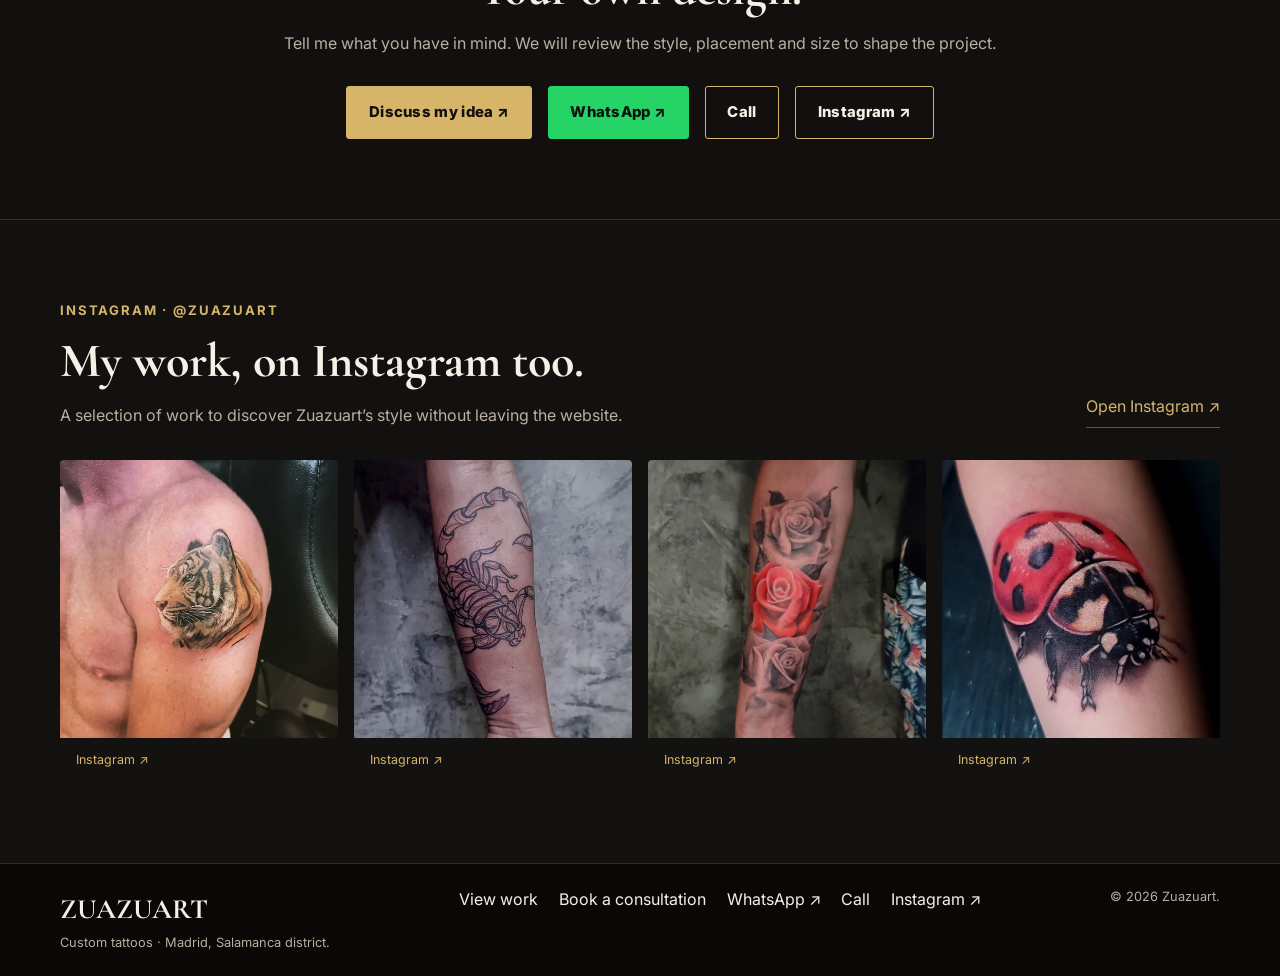
==== commit 9f53c91b: "Update artist positioning, localization and session rates" ====
--- a/en/index.html
+++ b/en/index.html
@@ -1,8 +1,8 @@
 <!DOCTYPE html>
 <html lang="en"><head><meta charset="UTF-8"><meta name="viewport" content="width=device-width, initial-scale=1">
-<title>Zuazuart | Tattoo Artist in Madrid · Blackwork & Realism</title><meta name="description" content="Zuazuart studio in Madrid’s Salamanca district. Explore blackwork and realism tattoos and discuss your custom project."><link rel="canonical" href="https://www.zuazuart.com/en/index.html">
+<title>Zuazuart | Black &amp; Grey Realism in Madrid</title><meta name="description" content="Madrid-based tattoo artist specializing in black and grey realism and large-scale custom tattoo projects. By appointment in the Salamanca area."><link rel="canonical" href="https://www.zuazuart.com/en/index.html">
 <link rel="alternate" hreflang="es" href="https://www.zuazuart.com/"><link rel="alternate" hreflang="en" href="https://www.zuazuart.com/en/index.html">
-<meta property="og:title" content="Zuazuart | Tattoo Artist in Madrid · Blackwork & Realism"><meta property="og:description" content="Zuazuart studio in Madrid’s Salamanca district. Explore blackwork and realism tattoos and discuss your custom project."><meta property="og:type" content="website"><meta property="og:url" content="https://www.zuazuart.com/en/index.html"><meta property="og:image" content="https://www.zuazuart.com/images/hero.jpg">
+<meta property="og:title" content="Zuazuart | Black &amp; Grey Realism in Madrid"><meta property="og:description" content="Madrid-based tattoo artist specializing in black and grey realism and large-scale custom tattoo projects. By appointment in the Salamanca area."><meta property="og:type" content="website"><meta property="og:url" content="https://www.zuazuart.com/en/index.html"><meta property="og:image" content="https://www.zuazuart.com/images/hero.jpg">
 <link rel="icon" href="../logopng.ico"><link rel="stylesheet" href="../style.css"></head><body>
 <a class="skip-link" href="#main">Skip to content</a><header class="site-header"><div class="container nav-container"><a class="logo" href="index.html">ZUAZUART<span class="brand-caption">TATTOO · MADRID</span></a><button class="hamburger" id="hamburger" type="button" aria-label="Open menu" aria-controls="nav-menu" aria-expanded="false"><span></span><span></span><span></span></button><nav id="nav-menu" aria-label="Main navigation"><a href="index.html" aria-current="page">Home</a><a href="portfolio.html">Work</a><a href="about.html">The artist</a><a href="booking.html" class="nav-booking">Book a consultation</a><a href="contact.html">Contact</a><a href="../index.html" lang="es" aria-label="Ver en español">ES</a></nav></div></header>
-<main id="main" tabindex="-1"><section class="hero hero--home"><div class="container hero-content"><p class="eyebrow">Madrid · Salamanca district</p><h1>Blackwork.<br>Realism.<br><em>Your story on skin.</em></h1><p>Custom tattoos with contrast, detail and a composition designed for you. By appointment only.</p><div class="hero-actions"><a class="btn" href="booking.html">Discuss my idea ↗</a><a class="btn btn--ghost" href="portfolio.html">Explore work</a></div></div></section><div class="style-strip"><span>BLACKWORK</span><span>REALISMO BLACK &amp; GREY</span><span>REALISMO EN COLOR</span></div><section><div class="container"><div class="section-heading-row"><div><p class="eyebrow">The work speaks</p><h2>Pieces with character.</h2></div><a class="text-link" href="portfolio.html">Full portfolio ↗</a></div><div class="gallery-grid"><button class="gallery-item" type="button" aria-label="Expand: Rose tattoo by Zuazuart"><img src="../images/rosescolorbandg.jpg" alt="Rose tattoo by Zuazuart" loading="lazy" decoding="async"><span>View detail ↗</span></button><button class="gallery-item" type="button" aria-label="Expand: Colour tiger tattoo by Zuazuart"><img src="../images/tigercolortattoo.jpg" alt="Colour tiger tattoo by Zuazuart" loading="lazy" decoding="async"><span>View detail ↗</span></button><button class="gallery-item" type="button" aria-label="Expand: Scorpion tattoo by Zuazuart"><img src="../images/scorpiontattoo.jpg" alt="Scorpion tattoo by Zuazuart" loading="lazy" decoding="async"><span>View detail ↗</span></button></div></div></section><section class="section--muted"><div class="container intro-grid"><div class="intro-copy"><p class="eyebrow">Designed for you</p><h2>From the first sketch<br>to your next piece.</h2><p>Your idea, references and placement are the starting point. The composition is adapted to you, with attention to contrast and long-term readability.</p><p>Blackwork, black and grey realism, colour realism and large-scale projects.</p><a class="text-link" href="about.html">Discover Zuazuart’s approach ↗</a></div><div class="feature-image"><button class="gallery-item" type="button" aria-label="Expand: Colour ladybird tattoo by Zuazuart"><img src="../images/ladybugcolortattoowide.jpg" alt="Colour ladybird tattoo by Zuazuart" loading="lazy" decoding="async"><span>View detail ↗</span></button></div></div></section><section><div class="container"><div class="section-header"><p class="eyebrow">From idea to session</p><h2>How your tattoo begins.</h2></div><div class="process-grid"><article class="process-step"><span>01</span><h3>Tell me your idea</h3><p>Share the concept, placement and approximate size. References are optional.</p></article><article class="process-step"><span>02</span><h3>We review the project</h3><p>We review the style, details and sessions needed.</p></article><article class="process-step"><span>03</span><h3>We confirm the appointment</h3><p>You receive pricing guidance, date options and deposit details.</p></article><article class="process-step"><span>04</span><h3>See you at the studio</h3><p>We review the design and placement before we begin.</p></article></div></div></section><section class="section--muted contact-info-section"><div class="container narrow"><p class="eyebrow">Your next piece</p><h2>One idea. Your skin.<br>Your own design.</h2><p>Tell me what you have in mind. We will review the style, placement and size to shape the project.</p><div class="actions actions--contact"><a href="booking.html" class="btn">Discuss my idea ↗</a><a href="https://wa.me/34641722448?text=Hola%20Zuazuart%2C%20quiero%20consultar%20una%20idea%20de%20tatuaje." target="_blank" rel="noopener" class="btn btn--whatsapp">WhatsApp ↗</a><a href="tel:+34641722448" class="btn btn--ghost">Call</a><a href="https://www.instagram.com/zuazuart/" target="_blank" rel="noopener" class="btn btn--ghost">Instagram ↗</a></div></div></section><section class="instagram-section"><div class="container"><div class="section-heading-row"><div><p class="eyebrow">Instagram · @zuazuart</p><h2>The studio, on Instagram too.</h2><p>A selection of work to discover Zuazuart’s style without leaving the website.</p></div><a href="https://www.instagram.com/zuazuart/" target="_blank" rel="noopener" class="text-link">Open Instagram ↗</a></div><div class="instagram-grid"><a class="instagram-card" href="https://www.instagram.com/zuazuart/" target="_blank" rel="noopener"><img src="../images/tigercolortattoo.jpg" alt="Tatuaje de tigre en color por Zuazuart" loading="lazy"><span>Instagram ↗</span></a><a class="instagram-card" href="https://www.instagram.com/zuazuart/" target="_blank" rel="noopener"><img src="../images/scorpiontattoo.jpg" alt="Tatuaje de escorpión por Zuazuart" loading="lazy"><span>Instagram ↗</span></a><a class="instagram-card" href="https://www.instagram.com/zuazuart/" target="_blank" rel="noopener"><img src="../images/rosescolorbandg.jpg" alt="Tatuaje de rosas por Zuazuart" loading="lazy"><span>Instagram ↗</span></a><a class="instagram-card" href="https://www.instagram.com/zuazuart/" target="_blank" rel="noopener"><img src="../images/Ladybugcolortattoo.jpg" alt="Tatuaje de mariquita en color por Zuazuart" loading="lazy"><span>Instagram ↗</span></a></div></div></section></main><div class="contact-floats" aria-label="Quick contact"><a class="call-float" href="tel:+34641722448" aria-label="Call Zuazuart"><span aria-hidden="true">☎</span> Call</a><a class="whatsapp-float" href="https://wa.me/34641722448?text=Hola%20Zuazuart%2C%20quiero%20consultar%20una%20idea%20de%20tatuaje." target="_blank" rel="noopener" aria-label="Escribir a Zuazuart por WhatsApp"><span aria-hidden="true">◔</span> WhatsApp</a></div><footer class="site-footer"><div class="container footer-container"><div><a href="index.html" class="logo">ZUAZUART</a><p>Custom tattoos · Madrid, Salamanca district.</p></div><div class="footer-links"><a href="portfolio.html">View work</a><a href="booking.html">Book a consultation</a><a href="https://wa.me/34641722448?text=Hola%20Zuazuart%2C%20quiero%20consultar%20una%20idea%20de%20tatuaje." target="_blank" rel="noopener">WhatsApp ↗</a><a href="tel:+34641722448">Call</a><a href="https://www.instagram.com/zuazuart/" target="_blank" rel="noopener">Instagram ↗</a></div><p>© <span data-year>2026</span> Zuazuart.</p></div></footer><script src="../script.js" defer></script></body></html>+<main id="main" tabindex="-1"><section class="hero hero--home"><div class="container hero-content"><p class="eyebrow">Madrid · Salamanca district</p><h1>Realism.<br>Black &amp; grey.<br><em>Your story on skin.</em></h1><p>Madrid-based tattoo artist specializing in black and grey realism and large-scale custom tattoo projects. By appointment in the Salamanca area.</p><div class="hero-actions"><a class="btn" href="booking.html">Discuss my idea ↗</a><a class="btn btn--ghost" href="portfolio.html">Explore work</a></div></div></section><div class="style-strip"><span>BLACK &amp; GREY REALISM</span><span>BLACKWORK</span><span>COLOUR REALISM</span></div><section><div class="container"><div class="section-heading-row"><div><p class="eyebrow">The work speaks</p><h2>Pieces with character.</h2></div><a class="text-link" href="portfolio.html">Full portfolio ↗</a></div><div class="gallery-grid"><button class="gallery-item" type="button" aria-label="Expand: Rose tattoo by Zuazuart"><img src="../images/rosescolorbandg.jpg" alt="Rose tattoo by Zuazuart" loading="lazy" decoding="async"><span>View detail ↗</span></button><button class="gallery-item" type="button" aria-label="Expand: Colour tiger tattoo by Zuazuart"><img src="../images/tigercolortattoo.jpg" alt="Colour tiger tattoo by Zuazuart" loading="lazy" decoding="async"><span>View detail ↗</span></button><button class="gallery-item" type="button" aria-label="Expand: Scorpion tattoo by Zuazuart"><img src="../images/scorpiontattoo.jpg" alt="Scorpion tattoo by Zuazuart" loading="lazy" decoding="async"><span>View detail ↗</span></button></div></div></section><section class="section--muted"><div class="container intro-grid"><div class="intro-copy"><p class="eyebrow">Designed for you</p><h2>From the first sketch<br>to your next piece.</h2><p>Your idea, references and placement are the starting point. The composition is adapted to you, with attention to contrast and long-term readability.</p><p>I specialize in black and grey realism and large-scale custom tattoo projects. I also work in blackwork and colour realism.</p><a class="text-link" href="about.html">Discover Zuazuart’s approach ↗</a></div><div class="feature-image"><button class="gallery-item" type="button" aria-label="Expand: Colour ladybird tattoo by Zuazuart"><img src="../images/ladybugcolortattoowide.jpg" alt="Colour ladybird tattoo by Zuazuart" loading="lazy" decoding="async"><span>View detail ↗</span></button></div></div></section><section><div class="container"><div class="section-header"><p class="eyebrow">From idea to session</p><h2>How your tattoo begins.</h2></div><div class="process-grid"><article class="process-step"><span>01</span><h3>Tell me your idea</h3><p>Share the concept, placement and approximate size. References are optional.</p></article><article class="process-step"><span>02</span><h3>We review the project</h3><p>We review the style, details and sessions needed.</p></article><article class="process-step"><span>03</span><h3>We confirm the appointment</h3><p>You receive pricing guidance, date options and deposit details.</p></article><article class="process-step"><span>04</span><h3>See you at your appointment</h3><p>We review the design and placement before we begin.</p></article></div></div></section><section class="section--muted contact-info-section"><div class="container narrow"><p class="eyebrow">Your next piece</p><h2>One idea. Your skin.<br>Your own design.</h2><p>Tell me what you have in mind. We will review the style, placement and size to shape the project.</p><div class="actions actions--contact"><a href="booking.html" class="btn">Discuss my idea ↗</a><a href="https://wa.me/34641722448?text=Hola%20Zuazuart%2C%20quiero%20consultar%20una%20idea%20de%20tatuaje." target="_blank" rel="noopener" class="btn btn--whatsapp">WhatsApp ↗</a><a href="tel:+34641722448" class="btn btn--ghost">Call</a><a href="https://www.instagram.com/zuazuart/" target="_blank" rel="noopener" class="btn btn--ghost">Instagram ↗</a></div></div></section><section class="instagram-section"><div class="container"><div class="section-heading-row"><div><p class="eyebrow">Instagram · @zuazuart</p><h2>My work, on Instagram too.</h2><p>A selection of work to discover Zuazuart’s style without leaving the website.</p></div><a href="https://www.instagram.com/zuazuart/" target="_blank" rel="noopener" class="text-link">Open Instagram ↗</a></div><div class="instagram-grid"><a class="instagram-card" href="https://www.instagram.com/zuazuart/" target="_blank" rel="noopener"><img src="../images/tigercolortattoo.jpg" alt="Colour tiger tattoo by Zuazuart" loading="lazy"><span>Instagram ↗</span></a><a class="instagram-card" href="https://www.instagram.com/zuazuart/" target="_blank" rel="noopener"><img src="../images/scorpiontattoo.jpg" alt="Scorpion tattoo by Zuazuart" loading="lazy"><span>Instagram ↗</span></a><a class="instagram-card" href="https://www.instagram.com/zuazuart/" target="_blank" rel="noopener"><img src="../images/rosescolorbandg.jpg" alt="Rose tattoo by Zuazuart" loading="lazy"><span>Instagram ↗</span></a><a class="instagram-card" href="https://www.instagram.com/zuazuart/" target="_blank" rel="noopener"><img src="../images/Ladybugcolortattoo.jpg" alt="Colour ladybird tattoo by Zuazuart" loading="lazy"><span>Instagram ↗</span></a></div></div></section></main><div class="contact-floats" aria-label="Quick contact"><a class="call-float" href="tel:+34641722448" aria-label="Call Zuazuart"><span aria-hidden="true">☎</span> Call</a><a class="whatsapp-float" href="https://wa.me/34641722448?text=Hola%20Zuazuart%2C%20quiero%20consultar%20una%20idea%20de%20tatuaje." target="_blank" rel="noopener" aria-label="Message Zuazuart on WhatsApp"><span aria-hidden="true">◔</span> WhatsApp</a></div><footer class="site-footer"><div class="container footer-container"><div><a href="index.html" class="logo">ZUAZUART</a><p>Custom tattoos · Madrid, Salamanca district.</p></div><div class="footer-links"><a href="portfolio.html">View work</a><a href="booking.html">Book a consultation</a><a href="https://wa.me/34641722448?text=Hola%20Zuazuart%2C%20quiero%20consultar%20una%20idea%20de%20tatuaje." target="_blank" rel="noopener">WhatsApp ↗</a><a href="tel:+34641722448">Call</a><a href="https://www.instagram.com/zuazuart/" target="_blank" rel="noopener">Instagram ↗</a></div><p>© <span data-year>2026</span> Zuazuart.</p></div></footer><script src="../script.js" defer></script></body></html>
--- a/style.css
+++ b/style.css
@@ -993,4 +993,6 @@
 @media(max-width:640px){.whatsapp-float{right:1rem;bottom:1rem;min-height:48px;padding:.65rem .9rem}.actions--contact .btn{width:100%}}
 @media(prefers-reduced-motion:reduce){html{scroll-behavior:auto}*,*::before,*::after{transition:none!important;animation:none!important}}
 
-.contact-floats{position:fixed;z-index:1001;right:1.25rem;bottom:1.25rem;display:grid;gap:.65rem}.whatsapp-float,.call-float{display:flex;align-items:center;gap:.5rem;min-height:52px;padding:.75rem 1rem;border-radius:999px;box-shadow:0 12px 30px rgba(0,0,0,.38);font-weight:800}.call-float{background:var(--accent);border:1px solid var(--accent);color:var(--bg);justify-content:center}.call-float:hover,.call-float:focus-visible{background:#f4c58a;color:var(--bg)}.instagram-section{padding-block:5rem;background:#13110f}.instagram-section .section-heading-row p:last-child{max-width:580px;margin-bottom:0}.instagram-grid{display:grid;grid-template-columns:repeat(4,minmax(0,1fr));gap:1rem;margin-top:2rem}.instagram-card{display:block;background:var(--surface);color:var(--text);overflow:hidden;border-radius:4px}.instagram-card img{width:100%;aspect-ratio:1;object-fit:cover;display:block;transition:transform .25s ease}.instagram-card span{display:block;padding:.75rem 1rem;color:var(--accent);font-size:.78rem}.instagram-card:hover img{transform:scale(1.04)}@media(max-width:640px){.contact-floats{right:1rem;bottom:1rem;gap:.5rem}.whatsapp-float,.call-float{min-height:48px;padding:.65rem .9rem}.instagram-grid{grid-template-columns:repeat(2,minmax(0,1fr));gap:.7rem}}
+.contact-floats{position:fixed;z-index:1001;right:1.25rem;bottom:1.25rem;display:flex;gap:.6rem;align-items:center}.contact-floats .whatsapp-float{position:static;right:auto;bottom:auto}.contact-floats .whatsapp-float{position:static;right:auto;bottom:auto}.contact-floats .whatsapp-float{position:static;right:auto;bottom:auto}.contact-floats .whatsapp-float{position:static;right:auto;bottom:auto}.contact-floats .whatsapp-float{position:static;right:auto;bottom:auto}.contact-floats .whatsapp-float{position:static;right:auto;bottom:auto}.contact-floats .whatsapp-float{position:static;right:auto;bottom:auto}.contact-floats .whatsapp-float{position:static;right:auto;bottom:auto}.whatsapp-float,.call-float{display:flex;align-items:center;gap:.5rem;min-height:52px;padding:.75rem 1rem;border-radius:999px;box-shadow:0 12px 30px rgba(0,0,0,.38);font-weight:800}.call-float{background:var(--accent);border:1px solid var(--accent);color:var(--bg);justify-content:center}.call-float:hover,.call-float:focus-visible{background:#f4c58a;color:var(--bg)}.instagram-section{padding-block:5rem;background:#13110f}.instagram-section .section-heading-row p:last-child{max-width:580px;margin-bottom:0}.instagram-grid{display:grid;grid-template-columns:repeat(4,minmax(0,1fr));gap:1rem;margin-top:2rem}.instagram-card{display:block;background:var(--surface);color:var(--text);overflow:hidden;border-radius:4px}.instagram-card img{width:100%;aspect-ratio:1;object-fit:cover;display:block;transition:transform .25s ease}.instagram-card span{display:block;padding:.75rem 1rem;color:var(--accent);font-size:.78rem}.instagram-card:hover img{transform:scale(1.04)}@media(max-width:640px){.contact-floats{right:1rem;bottom:1rem;gap:.45rem}.whatsapp-float,.call-float{min-height:48px;padding:.65rem .9rem}.instagram-grid{grid-template-columns:repeat(2,minmax(0,1fr));gap:.7rem}}
+
+.instagram-reels{padding-block:5rem;background:var(--bg)}.instagram-embed-grid{display:grid;grid-template-columns:repeat(3,minmax(0,1fr));gap:1rem}.instagram-embed{overflow:hidden;border:1px solid var(--line);border-radius:4px;background:var(--surface)}.instagram-embed iframe{display:block;width:100%;aspect-ratio:9/16;border:0;background:#000}.instagram-embed a{display:block;padding:.8rem 1rem;color:var(--accent);font-size:.82rem;font-weight:700}@media(max-width:800px){.instagram-embed-grid{grid-template-columns:repeat(2,minmax(0,1fr))}}@media(max-width:560px){.instagram-embed-grid{grid-template-columns:1fr}.instagram-embed{max-width:420px}}
